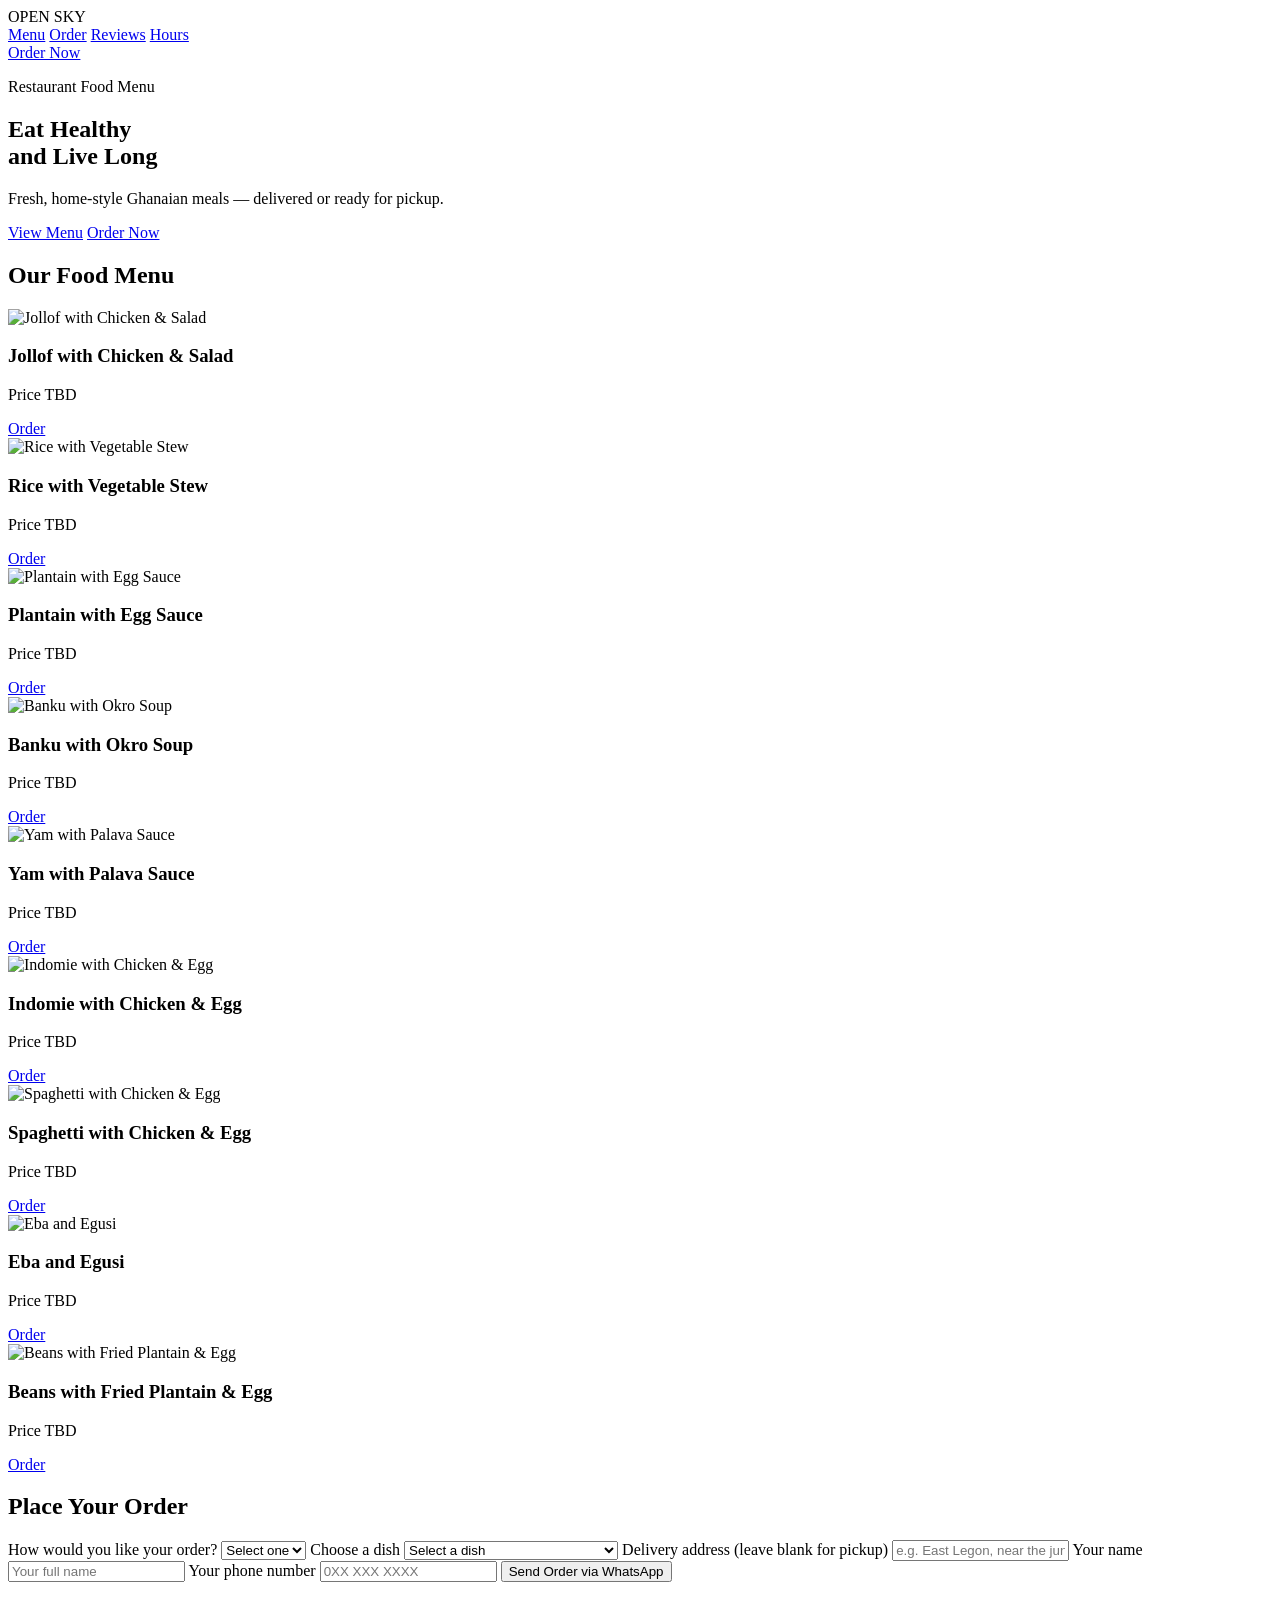
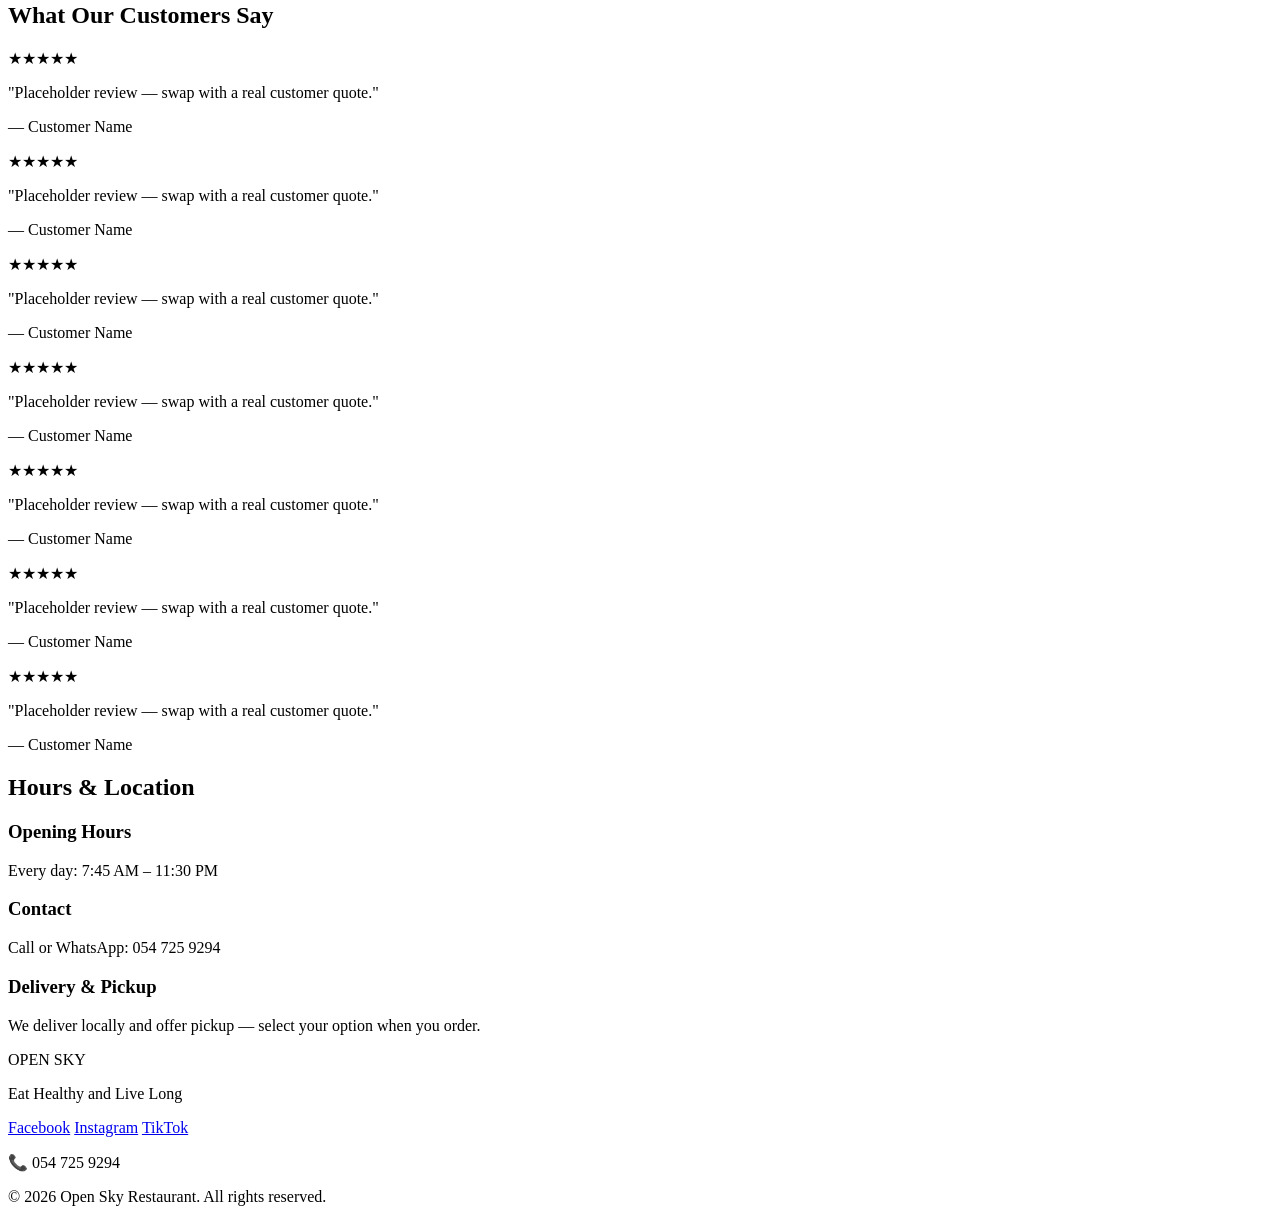
==== index.html @ 4a020836 "Rename OPEN-SKY/index.html to index.html" ====
<!DOCTYPE html>
<html lang="en">
<head>
  <meta charset="UTF-8">
  <meta name="viewport" content="width=device-width, initial-scale=1.0">
  <title>Open Sky Restaurant | Eat Healthy and Live Long</title>
  <link rel="stylesheet" href="style.css">
  <link href="https://fonts.googleapis.com/css2?family=Poppins:wght@700;900&family=Inter:wght@400;600&display=swap" rel="stylesheet">
</head>
<body>
  <header class="site-header">
    <div class="header-inner">
      <div class="logo">OPEN SKY</div>
      <nav class="nav-links">
        <a href="#menu">Menu</a>
        <a href="#order">Order</a>
        <a href="#reviews">Reviews</a>
        <a href="#about">Hours</a>
      </nav>
      <a href="tel:0547259294" class="order-btn">Order Now</a>
    </div>
  </header>
  <section class="hero">
    <div class="hero-content">
      <p class="hero-eyebrow">Restaurant Food Menu</p>
      <h1>Eat Healthy<br>and Live Long</h1>
      <p class="hero-sub">Fresh, home-style Ghanaian meals — delivered or ready for pickup.</p>
      <div class="hero-buttons">
        <a href="#menu" class="btn-primary">View Menu</a>
        <a href="#order" class="btn-secondary">Order Now</a>
      </div>
    </div>
  </section>
  <section class="menu" id="menu">
    <h2 class="section-title">Our Food Menu</h2>
    <div class="menu-grid">

      <div class="menu-card">
        <img src="images/jollof.jpg" alt="Jollof with Chicken & Salad">
        <div class="menu-card-body">
          <h3>Jollof with Chicken & Salad</h3>
          <p class="price">Price TBD</p>
          <a href="#order" class="btn-order">Order</a>
        </div>
      </div>
      <div class="menu-card">
        <img src="images/rice-stew.jpg" alt="Rice with Vegetable Stew">
        <div class="menu-card-body">
          <h3>Rice with Vegetable Stew</h3>
          <p class="price">Price TBD</p>
          <a href="#order" class="btn-order">Order</a>
        </div>
      </div>
      <div class="menu-card">
        <img src="images/plantain-egg.jpg" alt="Plantain with Egg Sauce">
        <div class="menu-card-body">
          <h3>Plantain with Egg Sauce</h3>
          <p class="price">Price TBD</p>
          <a href="#order" class="btn-order">Order</a>
        </div>
      </div>
      <div class="menu-card">
        <img src="images/banku-okro.jpg" alt="Banku with Okro Soup">
        <div class="menu-card-body">
          <h3>Banku with Okro Soup</h3>
          <p class="price">Price TBD</p>
          <a href="#order" class="btn-order">Order</a>
        </div>
      </div>
      <div class="menu-card">
        <img src="images/yam-palava.jpg" alt="Yam with Palava Sauce">
        <div class="menu-card-body">
          <h3>Yam with Palava Sauce</h3>
          <p class="price">Price TBD</p>
          <a href="#order" class="btn-order">Order</a>
        </div>
      </div>
      <div class="menu-card">
        <img src="images/indomie.jpg" alt="Indomie with Chicken & Egg">
        <div class="menu-card-body">
          <h3>Indomie with Chicken & Egg</h3>
          <p class="price">Price TBD</p>
          <a href="#order" class="btn-order">Order</a>
        </div>
      </div>
      <div class="menu-card">
        <img src="images/spaghetti.jpg" alt="Spaghetti with Chicken & Egg">
        <div class="menu-card-body">
          <h3>Spaghetti with Chicken & Egg</h3>
          <p class="price">Price TBD</p>
          <a href="#order" class="btn-order">Order</a>
        </div>
      </div>
      <div class="menu-card">
        <img src="images/eba-egusi.jpg" alt="Eba and Egusi">
        <div class="menu-card-body">
          <h3>Eba and Egusi</h3>
          <p class="price">Price TBD</p>
          <a href="#order" class="btn-order">Order</a>
        </div>
      </div>
      <div class="menu-card">
        <img src="images/beans-plantain.jpg" alt="Beans with Fried Plantain & Egg">
        <div class="menu-card-body">
          <h3>Beans with Fried Plantain & Egg</h3>
          <p class="price">Price TBD</p>
          <a href="#order" class="btn-order">Order</a>
        </div>
      </div>
    </div>
  </section>
  <section class="order" id="order">
    <div class="order-inner">
      <h2 class="section-title">Place Your Order</h2>
      <form id="order-form" class="order-form">
        <label for="fulfillment">How would you like your order?</label>
        <select id="fulfillment" required>
          <option value="">Select one</option>
          <option value="Delivery">Delivery</option>
          <option value="Pickup">Pickup</option>
        </select>
        <label for="dish">Choose a dish</label>
        <select id="dish" required>
          <option value="">Select a dish</option>
          <option value="Jollof with Chicken & Salad">Jollof with Chicken & Salad</option>
          <option value="Rice with Vegetable Stew">Rice with Vegetable Stew</option>
          <option value="Plantain with Egg Sauce">Plantain with Egg Sauce</option>
          <option value="Banku with Okro Soup">Banku with Okro Soup</option>
          <option value="Yam with Palava Sauce">Yam with Palava Sauce</option>
          <option value="Indomie with Chicken & Egg">Indomie with Chicken & Egg</option>
          <option value="Spaghetti with Chicken & Egg">Spaghetti with Chicken & Egg</option>
          <option value="Eba and Egusi">Eba and Egusi</option>
          <option value="Beans with Fried Plantain & Egg">Beans with Fried Plantain & Egg</option>
        </select>
        <label for="address">Delivery address (leave blank for pickup)</label>
        <input type="text" id="address" placeholder="e.g. East Legon, near the junction">
        <label for="name">Your name</label>
        <input type="text" id="name" required placeholder="Your full name">
        <label for="phone">Your phone number</label>
        <input type="tel" id="phone" required placeholder="0XX XXX XXXX">
        <button type="submit" class="btn-order-submit">Send Order via WhatsApp</button>
      </form>
    </div>
  </section><section class="reviews" id="reviews">
    <h2 class="section-title">What Our Customers Say</h2>
    <div class="reviews-grid">
      <div class="review-card">
        <p class="review-stars">★★★★★</p>
        <p class="review-text">"Placeholder review — swap with a real customer quote."</p>
        <p class="review-author">— Customer Name</p>
      </div>
      <div class="review-card">
        <p class="review-stars">★★★★★</p>
        <p class="review-text">"Placeholder review — swap with a real customer quote."</p>
        <p class="review-author">— Customer Name</p>
      </div>
      <div class="review-card">
        <p class="review-stars">★★★★★</p>
        <p class="review-text">"Placeholder review — swap with a real customer quote."</p>
        <p class="review-author">— Customer Name</p>
      </div>
      <div class="review-card">
        <p class="review-stars">★★★★★</p>
        <p class="review-text">"Placeholder review — swap with a real customer quote."</p>
        <p class="review-author">— Customer Name</p>
      </div>
      <div class="review-card">
        <p class="review-stars">★★★★★</p>
        <p class="review-text">"Placeholder review — swap with a real customer quote."</p>
        <p class="review-author">— Customer Name</p>
      </div>
      <div class="review-card">
        <p class="review-stars">★★★★★</p>
        <p class="review-text">"Placeholder review — swap with a real customer quote."</p>
        <p class="review-author">— Customer Name</p>
      </div>
      <div class="review-card">
        <p class="review-stars">★★★★★</p>
        <p class="review-text">"Placeholder review — swap with a real customer quote."</p>
        <p class="review-author">— Customer Name</p>
      </div>
    </div>
  </section>
  <section class="about" id="about">
    <div class="about-inner">
      <h2 class="section-title">Hours & Location</h2>
      <div class="about-grid">
        <div class="about-card">
          <h3>Opening Hours</h3>
          <p>Every day: 7:45 AM – 11:30 PM</p>
        </div>
        <div class="about-card">
          <h3>Contact</h3>
          <p>Call or WhatsApp: 054 725 9294</p>
        </div>
        <div class="about-card">
          <h3>Delivery & Pickup</h3>
          <p>We deliver locally and offer pickup — select your option when you order.</p>
        </div>
      </div>
    </div>
  </section>
   <footer class="site-footer">
    <div class="footer-inner">
      <p class="footer-logo">OPEN SKY</p>
      <p class="footer-tagline">Eat Healthy and Live Long</p>
      <div class="footer-socials">
        <a href="#" target="_blank">Facebook</a>
        <a href="#" target="_blank">Instagram</a>
        <a href="#" target="_blank">TikTok</a>
      </div>
      <p class="footer-phone">📞 054 725 9294</p>
      <p class="footer-copy">&copy; 2026 Open Sky Restaurant. All rights reserved.</p>
    </div>
  </footer>
<script src="script.js"></script>
</body>
</html>
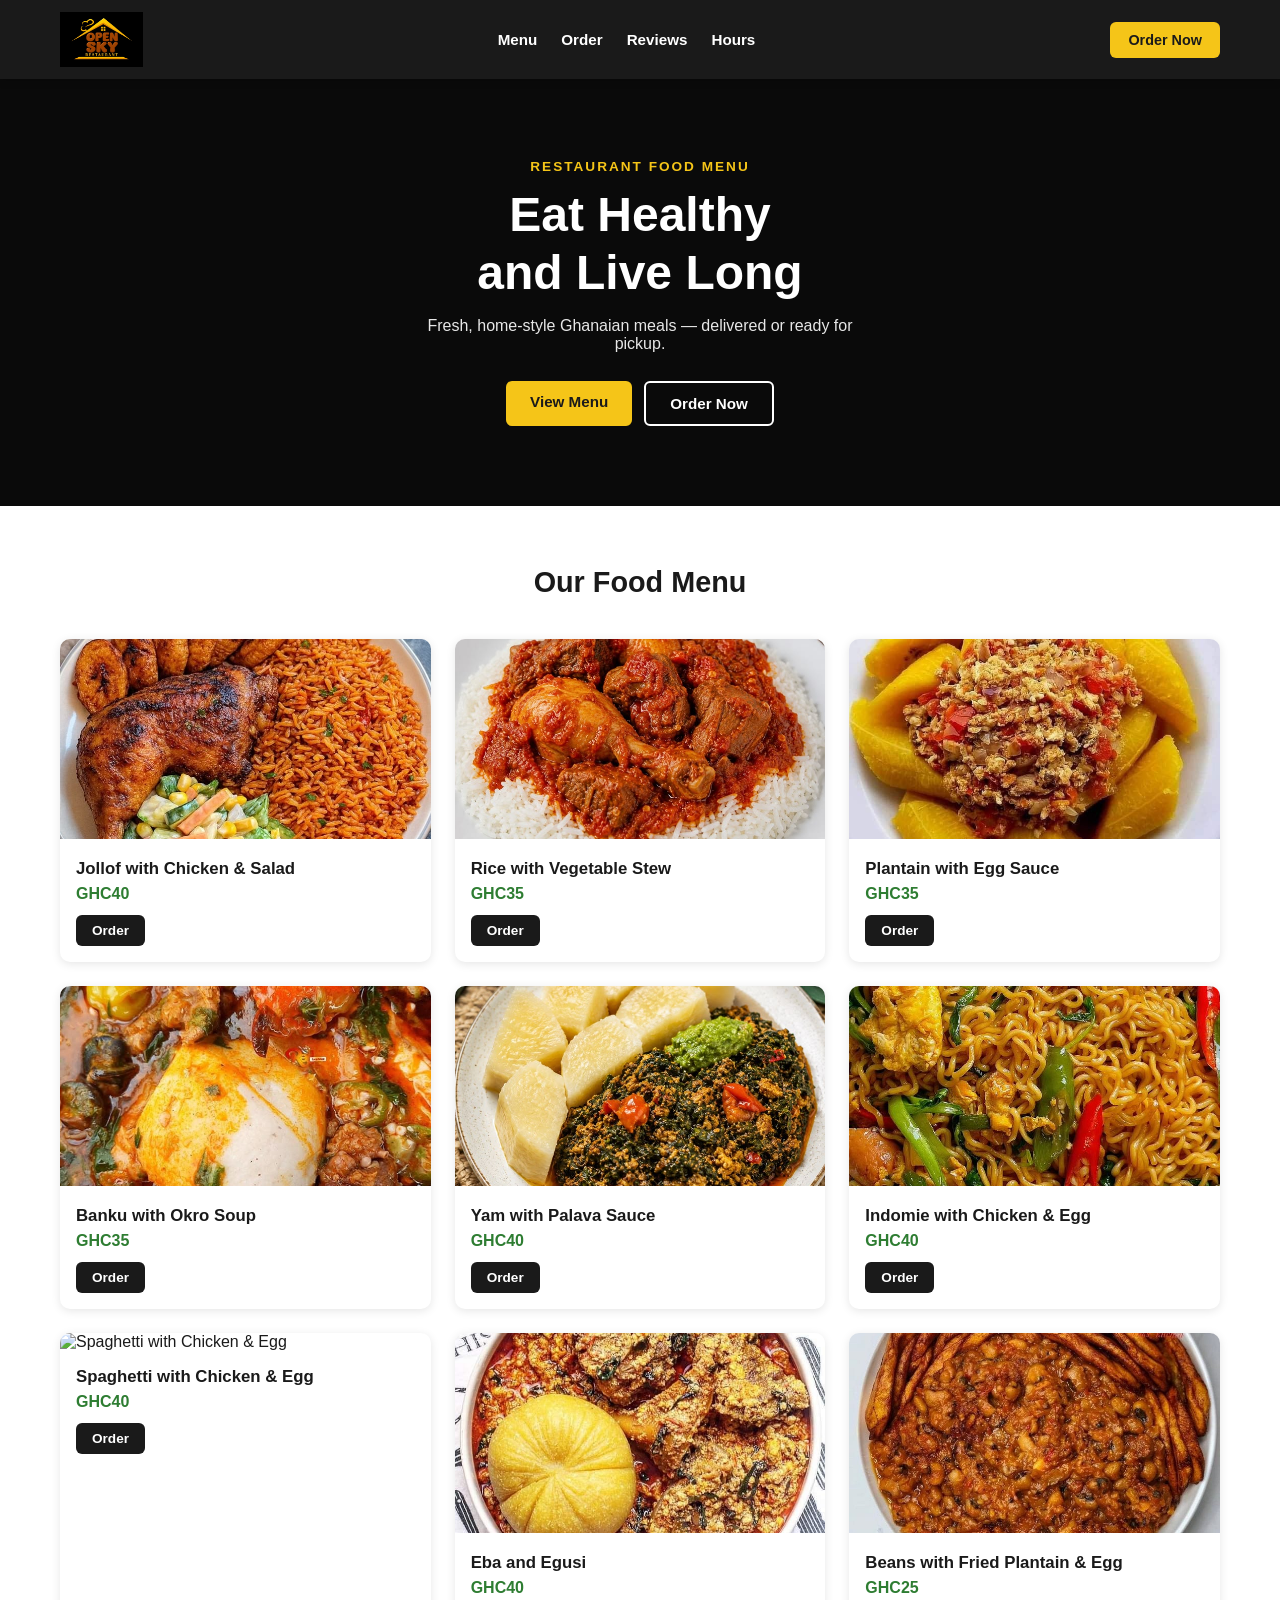
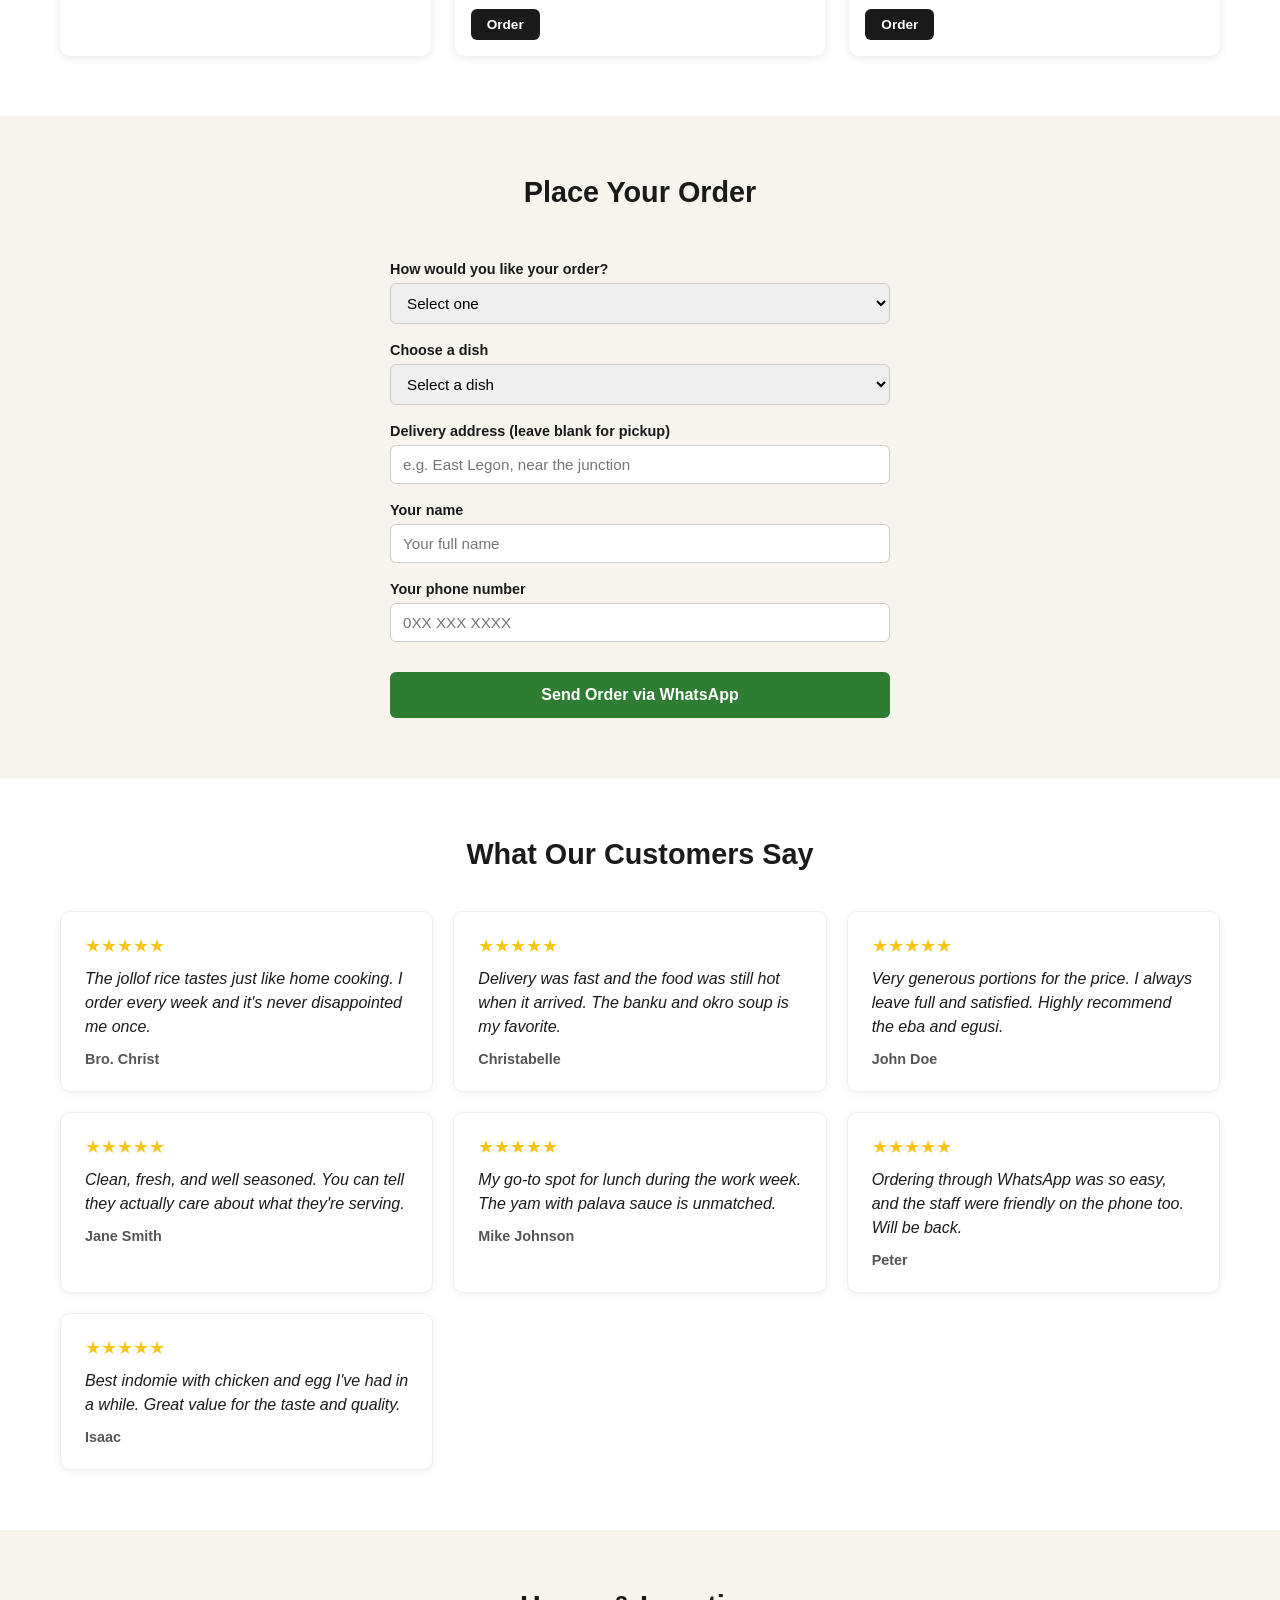
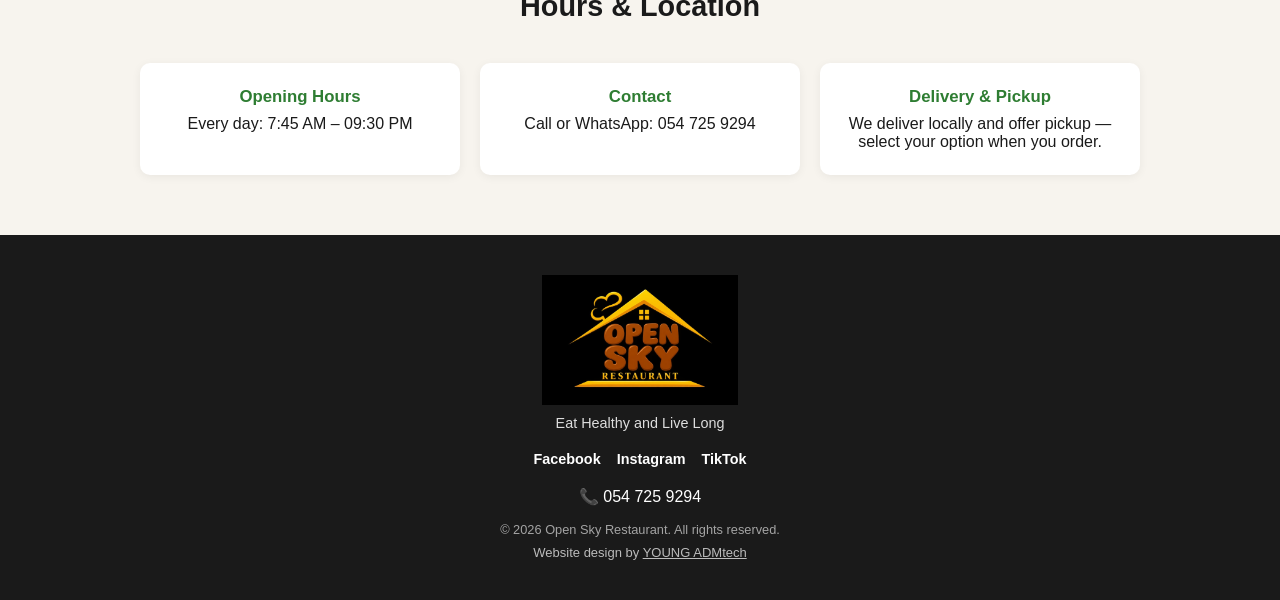
==== commit 78135372: "Add logo and customer review" ====
--- a/index.html
+++ b/index.html
@@ -1,218 +1,218 @@
-<!DOCTYPE html>
-<html lang="en">
-<head>
-  <meta charset="UTF-8">
-  <meta name="viewport" content="width=device-width, initial-scale=1.0">
-  <title>Open Sky Restaurant | Eat Healthy and Live Long</title>
-  <link rel="stylesheet" href="style.css">
-  <link href="https://fonts.googleapis.com/css2?family=Poppins:wght@700;900&family=Inter:wght@400;600&display=swap" rel="stylesheet">
-</head>
-<body>
-  <header class="site-header">
-    <div class="header-inner">
-      <div class="logo">OPEN SKY</div>
-      <nav class="nav-links">
-        <a href="#menu">Menu</a>
-        <a href="#order">Order</a>
-        <a href="#reviews">Reviews</a>
-        <a href="#about">Hours</a>
-      </nav>
-      <a href="tel:0547259294" class="order-btn">Order Now</a>
-    </div>
-  </header>
-  <section class="hero">
-    <div class="hero-content">
-      <p class="hero-eyebrow">Restaurant Food Menu</p>
-      <h1>Eat Healthy<br>and Live Long</h1>
-      <p class="hero-sub">Fresh, home-style Ghanaian meals — delivered or ready for pickup.</p>
-      <div class="hero-buttons">
-        <a href="#menu" class="btn-primary">View Menu</a>
-        <a href="#order" class="btn-secondary">Order Now</a>
-      </div>
-    </div>
-  </section>
-  <section class="menu" id="menu">
-    <h2 class="section-title">Our Food Menu</h2>
-    <div class="menu-grid">
-
-      <div class="menu-card">
-        <img src="images/jollof.jpg" alt="Jollof with Chicken & Salad">
-        <div class="menu-card-body">
-          <h3>Jollof with Chicken & Salad</h3>
-          <p class="price">Price TBD</p>
-          <a href="#order" class="btn-order">Order</a>
-        </div>
-      </div>
-      <div class="menu-card">
-        <img src="images/rice-stew.jpg" alt="Rice with Vegetable Stew">
-        <div class="menu-card-body">
-          <h3>Rice with Vegetable Stew</h3>
-          <p class="price">Price TBD</p>
-          <a href="#order" class="btn-order">Order</a>
-        </div>
-      </div>
-      <div class="menu-card">
-        <img src="images/plantain-egg.jpg" alt="Plantain with Egg Sauce">
-        <div class="menu-card-body">
-          <h3>Plantain with Egg Sauce</h3>
-          <p class="price">Price TBD</p>
-          <a href="#order" class="btn-order">Order</a>
-        </div>
-      </div>
-      <div class="menu-card">
-        <img src="images/banku-okro.jpg" alt="Banku with Okro Soup">
-        <div class="menu-card-body">
-          <h3>Banku with Okro Soup</h3>
-          <p class="price">Price TBD</p>
-          <a href="#order" class="btn-order">Order</a>
-        </div>
-      </div>
-      <div class="menu-card">
-        <img src="images/yam-palava.jpg" alt="Yam with Palava Sauce">
-        <div class="menu-card-body">
-          <h3>Yam with Palava Sauce</h3>
-          <p class="price">Price TBD</p>
-          <a href="#order" class="btn-order">Order</a>
-        </div>
-      </div>
-      <div class="menu-card">
-        <img src="images/indomie.jpg" alt="Indomie with Chicken & Egg">
-        <div class="menu-card-body">
-          <h3>Indomie with Chicken & Egg</h3>
-          <p class="price">Price TBD</p>
-          <a href="#order" class="btn-order">Order</a>
-        </div>
-      </div>
-      <div class="menu-card">
-        <img src="images/spaghetti.jpg" alt="Spaghetti with Chicken & Egg">
-        <div class="menu-card-body">
-          <h3>Spaghetti with Chicken & Egg</h3>
-          <p class="price">Price TBD</p>
-          <a href="#order" class="btn-order">Order</a>
-        </div>
-      </div>
-      <div class="menu-card">
-        <img src="images/eba-egusi.jpg" alt="Eba and Egusi">
-        <div class="menu-card-body">
-          <h3>Eba and Egusi</h3>
-          <p class="price">Price TBD</p>
-          <a href="#order" class="btn-order">Order</a>
-        </div>
-      </div>
-      <div class="menu-card">
-        <img src="images/beans-plantain.jpg" alt="Beans with Fried Plantain & Egg">
-        <div class="menu-card-body">
-          <h3>Beans with Fried Plantain & Egg</h3>
-          <p class="price">Price TBD</p>
-          <a href="#order" class="btn-order">Order</a>
-        </div>
-      </div>
-    </div>
-  </section>
-  <section class="order" id="order">
-    <div class="order-inner">
-      <h2 class="section-title">Place Your Order</h2>
-      <form id="order-form" class="order-form">
-        <label for="fulfillment">How would you like your order?</label>
-        <select id="fulfillment" required>
-          <option value="">Select one</option>
-          <option value="Delivery">Delivery</option>
-          <option value="Pickup">Pickup</option>
-        </select>
-        <label for="dish">Choose a dish</label>
-        <select id="dish" required>
-          <option value="">Select a dish</option>
-          <option value="Jollof with Chicken & Salad">Jollof with Chicken & Salad</option>
-          <option value="Rice with Vegetable Stew">Rice with Vegetable Stew</option>
-          <option value="Plantain with Egg Sauce">Plantain with Egg Sauce</option>
-          <option value="Banku with Okro Soup">Banku with Okro Soup</option>
-          <option value="Yam with Palava Sauce">Yam with Palava Sauce</option>
-          <option value="Indomie with Chicken & Egg">Indomie with Chicken & Egg</option>
-          <option value="Spaghetti with Chicken & Egg">Spaghetti with Chicken & Egg</option>
-          <option value="Eba and Egusi">Eba and Egusi</option>
-          <option value="Beans with Fried Plantain & Egg">Beans with Fried Plantain & Egg</option>
-        </select>
-        <label for="address">Delivery address (leave blank for pickup)</label>
-        <input type="text" id="address" placeholder="e.g. East Legon, near the junction">
-        <label for="name">Your name</label>
-        <input type="text" id="name" required placeholder="Your full name">
-        <label for="phone">Your phone number</label>
-        <input type="tel" id="phone" required placeholder="0XX XXX XXXX">
-        <button type="submit" class="btn-order-submit">Send Order via WhatsApp</button>
-      </form>
-    </div>
-  </section><section class="reviews" id="reviews">
-    <h2 class="section-title">What Our Customers Say</h2>
-    <div class="reviews-grid">
-      <div class="review-card">
-        <p class="review-stars">★★★★★</p>
-        <p class="review-text">"Placeholder review — swap with a real customer quote."</p>
-        <p class="review-author">— Customer Name</p>
-      </div>
-      <div class="review-card">
-        <p class="review-stars">★★★★★</p>
-        <p class="review-text">"Placeholder review — swap with a real customer quote."</p>
-        <p class="review-author">— Customer Name</p>
-      </div>
-      <div class="review-card">
-        <p class="review-stars">★★★★★</p>
-        <p class="review-text">"Placeholder review — swap with a real customer quote."</p>
-        <p class="review-author">— Customer Name</p>
-      </div>
-      <div class="review-card">
-        <p class="review-stars">★★★★★</p>
-        <p class="review-text">"Placeholder review — swap with a real customer quote."</p>
-        <p class="review-author">— Customer Name</p>
-      </div>
-      <div class="review-card">
-        <p class="review-stars">★★★★★</p>
-        <p class="review-text">"Placeholder review — swap with a real customer quote."</p>
-        <p class="review-author">— Customer Name</p>
-      </div>
-      <div class="review-card">
-        <p class="review-stars">★★★★★</p>
-        <p class="review-text">"Placeholder review — swap with a real customer quote."</p>
-        <p class="review-author">— Customer Name</p>
-      </div>
-      <div class="review-card">
-        <p class="review-stars">★★★★★</p>
-        <p class="review-text">"Placeholder review — swap with a real customer quote."</p>
-        <p class="review-author">— Customer Name</p>
-      </div>
-    </div>
-  </section>
-  <section class="about" id="about">
-    <div class="about-inner">
-      <h2 class="section-title">Hours & Location</h2>
-      <div class="about-grid">
-        <div class="about-card">
-          <h3>Opening Hours</h3>
-          <p>Every day: 7:45 AM – 11:30 PM</p>
-        </div>
-        <div class="about-card">
-          <h3>Contact</h3>
-          <p>Call or WhatsApp: 054 725 9294</p>
-        </div>
-        <div class="about-card">
-          <h3>Delivery & Pickup</h3>
-          <p>We deliver locally and offer pickup — select your option when you order.</p>
-        </div>
-      </div>
-    </div>
-  </section>
-   <footer class="site-footer">
-    <div class="footer-inner">
-      <p class="footer-logo">OPEN SKY</p>
-      <p class="footer-tagline">Eat Healthy and Live Long</p>
-      <div class="footer-socials">
-        <a href="#" target="_blank">Facebook</a>
-        <a href="#" target="_blank">Instagram</a>
-        <a href="#" target="_blank">TikTok</a>
-      </div>
-      <p class="footer-phone">📞 054 725 9294</p>
-      <p class="footer-copy">&copy; 2026 Open Sky Restaurant. All rights reserved.</p>
-    </div>
-  </footer>
-<script src="script.js"></script>
-</body>
-</html>
+<!DOCTYPE html>
+<html lang="en">
+<head>
+  <meta charset="UTF-8">
+  <meta name="viewport" content="width=device-width, initial-scale=1.0">
+  <title>Open Sky Restaurant | Eat Healthy and Live Long</title>
+  <link rel="stylesheet" href="style.css">
+  <link href="https://fonts.googleapis.com/css2?family=Poppins:wght@700;900&family=Inter:wght@400;600&display=swap" rel="stylesheet">
+</head>
+<body>
+  <header class="site-header">
+    <div class="header-inner">
+      <img src="open.jpg" alt="Open Sky Restaurant Logo" class="logo-img"></a>
+      <nav class="nav-links">
+        <a href="#menu">Menu</a>
+        <a href="#order">Order</a>
+        <a href="#reviews">Reviews</a>
+        <a href="#about">Hours</a>
+      </nav>
+      <a href="tel:0547259294" class="order-btn">Order Now</a>
+    </div>
+  </header>
+  <section class="hero">
+    <div class="hero-content">
+      <p class="hero-eyebrow">Restaurant Food Menu</p>
+      <h1>Eat Healthy<br>and Live Long</h1>
+      <p class="hero-sub">Fresh, home-style Ghanaian meals — delivered or ready for pickup.</p>
+      <div class="hero-buttons">
+        <a href="#menu" class="btn-primary">View Menu</a>
+        <a href="#order" class="btn-secondary">Order Now</a>
+      </div>
+    </div>
+  </section>
+  <section class="menu" id="menu">
+    <h2 class="section-title">Our Food Menu</h2>
+    <div class="menu-grid">
+
+      <div class="menu-card">
+        <img src="jollof.jpg.jpeg" alt="Jollof with Chicken & Salad">
+        <div class="menu-card-body">
+          <h3>Jollof with Chicken & Salad</h3>
+          <p class="price">GHC40</p>
+          <a href="#order" class="btn-order">Order</a>
+        </div>
+      </div>
+      <div class="menu-card">
+        <img src="rice.jpg" alt="Rice with Vegetable Stew">
+        <div class="menu-card-body">
+          <h3>Rice with Vegetable Stew</h3>
+          <p class="price">GHC35</p>
+          <a href="#order" class="btn-order">Order</a>
+        </div>
+      </div>
+      <div class="menu-card">
+        <img src="plantain.jpg" alt="Plantain with Egg Sauce">
+        <div class="menu-card-body">
+          <h3>Plantain with Egg Sauce</h3>
+          <p class="price">GHC35</p>
+          <a href="#order" class="btn-order">Order</a>
+        </div>
+      </div>
+      <div class="menu-card">
+        <img src="banku.jpg" alt="Banku with Okro Soup">
+        <div class="menu-card-body">
+          <h3>Banku with Okro Soup</h3>
+          <p class="price">GHC35</p>
+          <a href="#order" class="btn-order">Order</a>
+        </div>
+      </div>
+      <div class="menu-card">
+        <img src="yam.jpg" alt="Yam with Palava Sauce">
+        <div class="menu-card-body">
+          <h3>Yam with Palava Sauce</h3>
+          <p class="price">GHC40</p>
+          <a href="#order" class="btn-order">Order</a>
+        </div>
+      </div>
+      <div class="menu-card">
+        <img src="indomie.jpg.jpeg" alt="Indomie with Chicken & Egg">
+        <div class="menu-card-body">
+          <h3>Indomie with Chicken & Egg</h3>
+          <p class="price">GHC40</p>
+          <a href="#order" class="btn-order">Order</a>
+        </div>
+      </div>
+      <div class="menu-card">
+        <img src="images/spaghetti.jpg" alt="Spaghetti with Chicken & Egg">
+        <div class="menu-card-body">
+          <h3>Spaghetti with Chicken & Egg</h3>
+          <p class="price">GHC40</p>
+          <a href="#order" class="btn-order">Order</a>
+        </div>
+      </div>
+      <div class="menu-card">
+        <img src="eba.jpg" alt="Eba and Egusi">
+        <div class="menu-card-body">
+          <h3>Eba and Egusi</h3>
+          <p class="price">GHC40</p>
+          <a href="#order" class="btn-order">Order</a>
+        </div>
+      </div>
+      <div class="menu-card">
+        <img src="bean.jpg" alt="Beans with Fried Plantain & Egg">
+        <div class="menu-card-body">
+          <h3>Beans with Fried Plantain & Egg</h3>
+          <p class="price">GHC25</p>
+          <a href="#order" class="btn-order">Order</a>
+        </div>
+      </div>
+    </div>
+  </section>
+  <section class="order" id="order">
+    <div class="order-inner">
+      <h2 class="section-title">Place Your Order</h2>
+      <form id="order-form" class="order-form">
+        <label for="fulfillment">How would you like your order?</label>
+        <select id="fulfillment" required>
+          <option value="">Select one</option>
+          <option value="Delivery">Delivery</option>
+          <option value="Pickup">Pickup</option>
+        </select>
+        <label for="dish">Choose a dish</label>
+        <select id="dish" required>
+          <option value="">Select a dish</option>
+          <option value="Jollof with Chicken & Salad">Jollof with Chicken & Salad</option>
+          <option value="Rice with Vegetable Stew">Rice with Vegetable Stew</option>
+          <option value="Plantain with Egg Sauce">Plantain with Egg Sauce</option>
+          <option value="Banku with Okro Soup">Banku with Okro Soup</option>
+          <option value="Yam with Palava Sauce">Yam with Palava Sauce</option>
+          <option value="Indomie with Chicken & Egg">Indomie with Chicken & Egg</option>
+          <option value="Spaghetti with Chicken & Egg">Spaghetti with Chicken & Egg</option>
+          <option value="Eba and Egusi">Eba and Egusi</option>
+          <option value="Beans with Fried Plantain & Egg">Beans with Fried Plantain & Egg</option>
+        </select>
+        <label for="address">Delivery address (leave blank for pickup)</label>
+        <input type="text" id="address" placeholder="e.g. East Legon, near the junction">
+        <label for="name">Your name</label>
+        <input type="text" id="name" required placeholder="Your full name">
+        <label for="phone">Your phone number</label>
+        <input type="tel" id="phone" required placeholder="0XX XXX XXXX">
+        <button type="submit" class="btn-order-submit">Send Order via WhatsApp</button>
+      </form>
+    </div>
+  </section>
+  <section class="reviews" id="reviews">
+    <h2 class="section-title">What Our Customers Say</h2>
+    <div class="reviews-grid">
+      <div class="review-card">
+        <p class="review-stars">★★★★★</p>
+        <p class="review-text">The jollof rice tastes just like home cooking. I order every week and it's never disappointed me once.</p>
+        <p class="review-author">Bro. Christ</p>
+      </div>
+      <div class="review-card">
+        <p class="review-stars">★★★★★</p>
+        <p class="review-text">Delivery was fast and the food was still hot when it arrived. The banku and okro soup is my favorite.</p>
+        <p class="review-author">Christabelle</p>
+      </div>
+      <div class="review-card">
+        <p class="review-stars">★★★★★</p>
+        <p class="review-text">Very generous portions for the price. I always leave full and satisfied. Highly recommend the eba and egusi.</p>
+        <p class="review-author">John Doe</p>
+      </div>
+      <div class="review-card">
+        <p class="review-stars">★★★★★</p>
+        <p class="review-text">Clean, fresh, and well seasoned. You can tell they actually care about what they're serving.</p>
+        <p class="review-author">Jane Smith</p>
+      </div>
+      <div class="review-card">
+        <p class="review-stars">★★★★★</p>
+        <p class="review-text">My go-to spot for lunch during the work week. The yam with palava sauce is unmatched.</p>
+        <p class="review-author">Mike Johnson</p>
+      </div>
+      <div class="review-card">
+        <p class="review-stars">★★★★★</p>
+        <p class="review-text">Ordering through WhatsApp was so easy, and the staff were friendly on the phone too. Will be back.</p>
+        <p class="review-author">Peter</p>
+      </div>
+      <div class="review-card">
+        <p class="review-stars">★★★★★</p>
+        <p class="review-text">Best indomie with chicken and egg I've had in a while. Great value for the taste and quality.</p>
+        <p class="review-author">Isaac</p>
+      </div>
+    </div>
+  </section>
+      </div>
+    </div>
+  </section>
+  <section class="about" id="about">
+    <div class="about-inner">
+      <h2 class="section-title">Hours & Location</h2>
+      <div class="about-grid">
+        <div class="about-card">
+          <h3>Opening Hours</h3>
+          <p>Every day: 7:45 AM – 09:30 PM</p>
+        </div>
+        <div class="about-card">
+          <h3>Contact</h3>
+          <p>Call or WhatsApp: 054 725 9294</p>
+        </div>
+        <div class="about-card">
+          <h3>Delivery & Pickup</h3>
+          <p>We deliver locally and offer pickup — select your option when you order.</p>
+        </div>
+      </div>
+    </div>
+  </section>
+   <footer class="site-footer">
+    <div class="footer-inner">
+      <img src="open.jpg" alt="Open Sky Restaurant" class="footer-logo-img">
+<p class="footer-tagline">Eat Healthy and Live Long</p>
+<div class="footer-socials">
+  <a href="#" target="_blank">Facebook</a>
+  <a href="#" target="_blank">Instagram</a>
+  <a href="#" target="_blank">TikTok</a>
+</div>
+<p class="footer-phone">📞 054 725 9294</p>
+<p class="footer-copy">&copy; 2026 Open Sky Restaurant. All rights reserved.</p>
+<p class="footer-credit">Website design by <a href="#" target="_blank">YOUNG ADMtech</a></p>
--- a/style.css
+++ b/style.css
@@ -0,0 +1,402 @@
+/* Reset & base */
+* {
+  margin: 0;
+  padding: 0;
+  box-sizing: border-box;
+}
+
+body {
+  font-family: 'Inter', sans-serif;
+  color: #1a1a1a;
+}
+
+/* Header */
+.site-header {
+  background-color: #1a1a1a;
+  position: sticky;
+  top: 0;
+  z-index: 100;
+  box-shadow: 0 2px 8px rgba(0,0,0,0.2);
+}
+
+.header-inner {
+  max-width: 1200px;
+  margin: 0 auto;
+  padding: 12px 20px;
+  display: flex;
+  align-items: center;
+  justify-content: space-between;
+}
+
+.logo {
+  font-family: 'Poppins', sans-serif;
+  font-weight: 900;
+  font-size: 1.5rem;
+  color: #f5c518;
+  letter-spacing: 1px;
+}
+
+.nav-links {
+  display: none; /* hidden on mobile, shown on desktop below */
+  gap: 24px;
+}
+
+.nav-links a {
+  color: #ffffff;
+  text-decoration: none;
+  font-weight: 600;
+  font-size: 0.95rem;
+}
+
+.nav-links a:hover {
+  color: #f5c518;
+}
+
+.order-btn {
+  background-color: #f5c518;
+  color: #1a1a1a;
+  padding: 10px 18px;
+  border-radius: 6px;
+  text-decoration: none;
+  font-weight: 600;
+  font-size: 0.9rem;
+  white-space: nowrap;
+}
+
+/* Show nav links on larger screens */
+@media (min-width: 768px) {
+  .nav-links {
+    display: flex;
+  }
+}
+.hero {
+  background-color: #1a1a1a;
+  background-image: linear-gradient(rgba(0,0,0,0.6), rgba(0,0,0,0.6)), url('images/jollof.jpg');
+  background-size: cover;
+  background-position: center;
+  padding: 80px 20px;
+  text-align: center;
+  color: #ffffff;
+}
+
+.hero-eyebrow {
+  color: #f5c518;
+  font-weight: 600;
+  text-transform: uppercase;
+  letter-spacing: 2px;
+  font-size: 0.85rem;
+  margin-bottom: 12px;
+}
+
+.hero h1 {
+  font-family: 'Poppins', sans-serif;
+  font-weight: 900;
+  font-size: 2.2rem;
+  line-height: 1.2;
+  margin-bottom: 16px;
+}
+
+.hero-sub {
+  font-size: 1rem;
+  max-width: 480px;
+  margin: 0 auto 28px;
+  opacity: 0.9;
+}
+
+.hero-buttons {
+  display: flex;
+  gap: 12px;
+  justify-content: center;
+  flex-wrap: wrap;
+}
+
+.btn-primary, .btn-secondary {
+  padding: 12px 24px;
+  border-radius: 6px;
+  text-decoration: none;
+  font-weight: 600;
+  font-size: 0.95rem;
+}
+
+.btn-primary {
+  background-color: #f5c518;
+  color: #1a1a1a;
+}
+
+.btn-secondary {
+  background-color: transparent;
+  color: #ffffff;
+  border: 2px solid #ffffff;
+}
+
+@media (min-width: 768px) {
+  .hero h1 {
+    font-size: 3rem;
+  }
+}
+.menu {
+  max-width: 1200px;
+  margin: 0 auto;
+  padding: 60px 20px;
+}
+
+.section-title {
+  font-family: 'Poppins', sans-serif;
+  font-weight: 900;
+  font-size: 1.8rem;
+  text-align: center;
+  margin-bottom: 40px;
+  color: #1a1a1a;
+}
+
+.menu-grid {
+  display: grid;
+  grid-template-columns: 1fr;
+  gap: 24px;
+}
+
+.menu-card {
+  background-color: #ffffff;
+  border-radius: 10px;
+  overflow: hidden;
+  box-shadow: 0 2px 10px rgba(0,0,0,0.1);
+}
+
+.menu-card img {
+  width: 100%;
+  height: 200px;
+  object-fit: cover;
+}
+
+.menu-card-body {
+  padding: 16px;
+}
+
+.menu-card-body h3 {
+  font-size: 1.05rem;
+  margin-bottom: 6px;
+}
+
+.price {
+  color: #2e7d32;
+  font-weight: 600;
+  margin-bottom: 12px;
+}
+
+.btn-order {
+  display: inline-block;
+  background-color: #1a1a1a;
+  color: #ffffff;
+  padding: 8px 16px;
+  border-radius: 6px;
+  text-decoration: none;
+  font-size: 0.85rem;
+  font-weight: 600;
+}
+
+@media (min-width: 600px) {
+  .menu-grid {
+    grid-template-columns: repeat(2, 1fr);
+  }
+}
+
+@media (min-width: 992px) {
+  .menu-grid {
+    grid-template-columns: repeat(3, 1fr);
+  }
+}
+.order {
+  background-color: #f7f4ee;
+  padding: 60px 20px;
+}
+
+.order-inner {
+  max-width: 500px;
+  margin: 0 auto;
+}
+
+.order-form {
+  display: flex;
+  flex-direction: column;
+  gap: 6px;
+}
+
+.order-form label {
+  font-weight: 600;
+  font-size: 0.9rem;
+  margin-top: 12px;
+}
+
+.order-form select,
+.order-form input {
+  padding: 10px 12px;
+  border: 1px solid #ccc;
+  border-radius: 6px;
+  font-size: 0.95rem;
+  font-family: 'Inter', sans-serif;
+}
+
+.btn-order-submit {
+  margin-top: 24px;
+  background-color: #2e7d32;
+  color: #ffffff;
+  border: none;
+  padding: 14px;
+  border-radius: 6px;
+  font-weight: 600;
+  font-size: 1rem;
+  cursor: pointer;
+}
+
+.btn-order-submit:hover {
+  background-color: #256428;
+}
+.reviews {
+  max-width: 1200px;
+  margin: 0 auto;
+  padding: 60px 20px;
+}
+
+.reviews-grid {
+  display: grid;
+  grid-template-columns: 1fr;
+  gap: 20px;
+}
+
+.review-card {
+  background-color: #ffffff;
+  border: 1px solid #eee;
+  border-radius: 10px;
+  padding: 24px;
+  box-shadow: 0 2px 10px rgba(0,0,0,0.06);
+}
+
+.review-stars {
+  color: #f5c518;
+  font-size: 1.1rem;
+  margin-bottom: 10px;
+}
+
+.review-text {
+  font-style: italic;
+  margin-bottom: 12px;
+  line-height: 1.5;
+}
+
+.review-author {
+  font-weight: 600;
+  font-size: 0.9rem;
+  color: #555;
+}
+
+@media (min-width: 768px) {
+  .reviews-grid {
+    grid-template-columns: repeat(3, 1fr);
+  }
+}
+.about {
+  background-color: #f7f4ee;
+  padding: 60px 20px;
+}
+
+.about-inner {
+  max-width: 1000px;
+  margin: 0 auto;
+}
+
+.about-grid {
+  display: grid;
+  grid-template-columns: 1fr;
+  gap: 20px;
+  text-align: center;
+}
+
+.about-card {
+  background-color: #ffffff;
+  border-radius: 10px;
+  padding: 24px;
+  box-shadow: 0 2px 10px rgba(0,0,0,0.06);
+}
+
+.about-card h3 {
+  color: #2e7d32;
+  margin-bottom: 8px;
+  font-size: 1.05rem;
+}
+
+@media (min-width: 768px) {
+  .about-grid {
+    grid-template-columns: repeat(3, 1fr);
+  }
+}
+
+.site-footer {
+  background-color: #1a1a1a;
+  color: #ffffff;
+  padding: 40px 20px;
+  text-align: center;
+}
+
+.footer-logo {
+  font-family: 'Poppins', sans-serif;
+  font-weight: 900;
+  font-size: 1.5rem;
+  color: #f5c518;
+}
+
+.footer-tagline {
+  margin-top: 4px;
+  opacity: 0.85;
+  font-size: 0.9rem;
+}
+
+.footer-socials {
+  display: flex;
+  justify-content: center;
+  gap: 16px;
+  margin: 20px 0;
+}
+
+.footer-socials a {
+  color: #ffffff;
+  text-decoration: none;
+  font-weight: 600;
+  font-size: 0.9rem;
+}
+
+.footer-socials a:hover {
+  color: #f5c518;
+}
+
+.footer-phone {
+  margin-bottom: 8px;
+}
+
+.footer-copy {
+  opacity: 0.6;
+  font-size: 0.8rem;
+  margin-top: 16px;
+}
+.logo-img {
+  height: 55px;
+  width: auto;
+  display: block;
+}
+
+.footer-logo-img {
+  height: 130px;
+  width: auto;
+  margin: 0 auto 10px;
+  display: block;
+}
+
+.footer-credit {
+  font-size: 13px;
+  opacity: 0.7;
+  margin-top: 8px;
+}
+
+.footer-credit a {
+  color: inherit;
+  text-decoration: underline;
+}
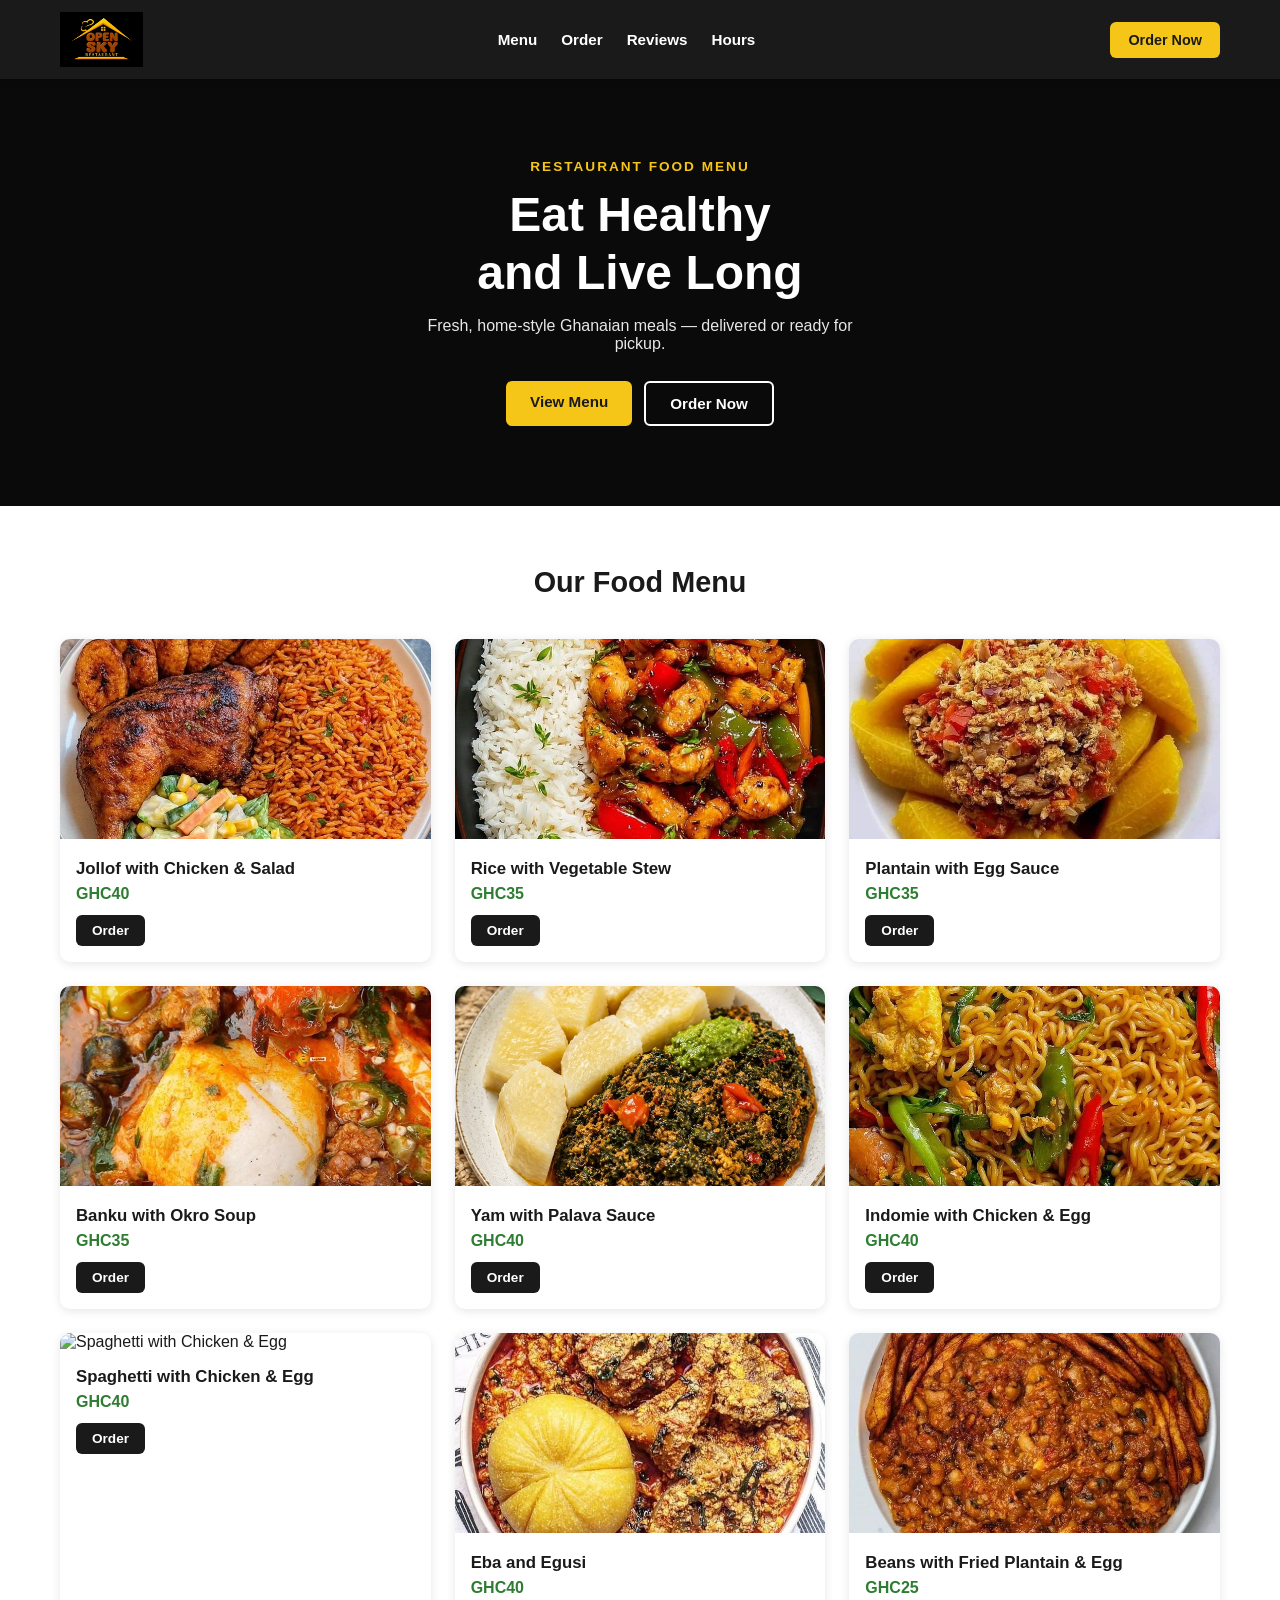
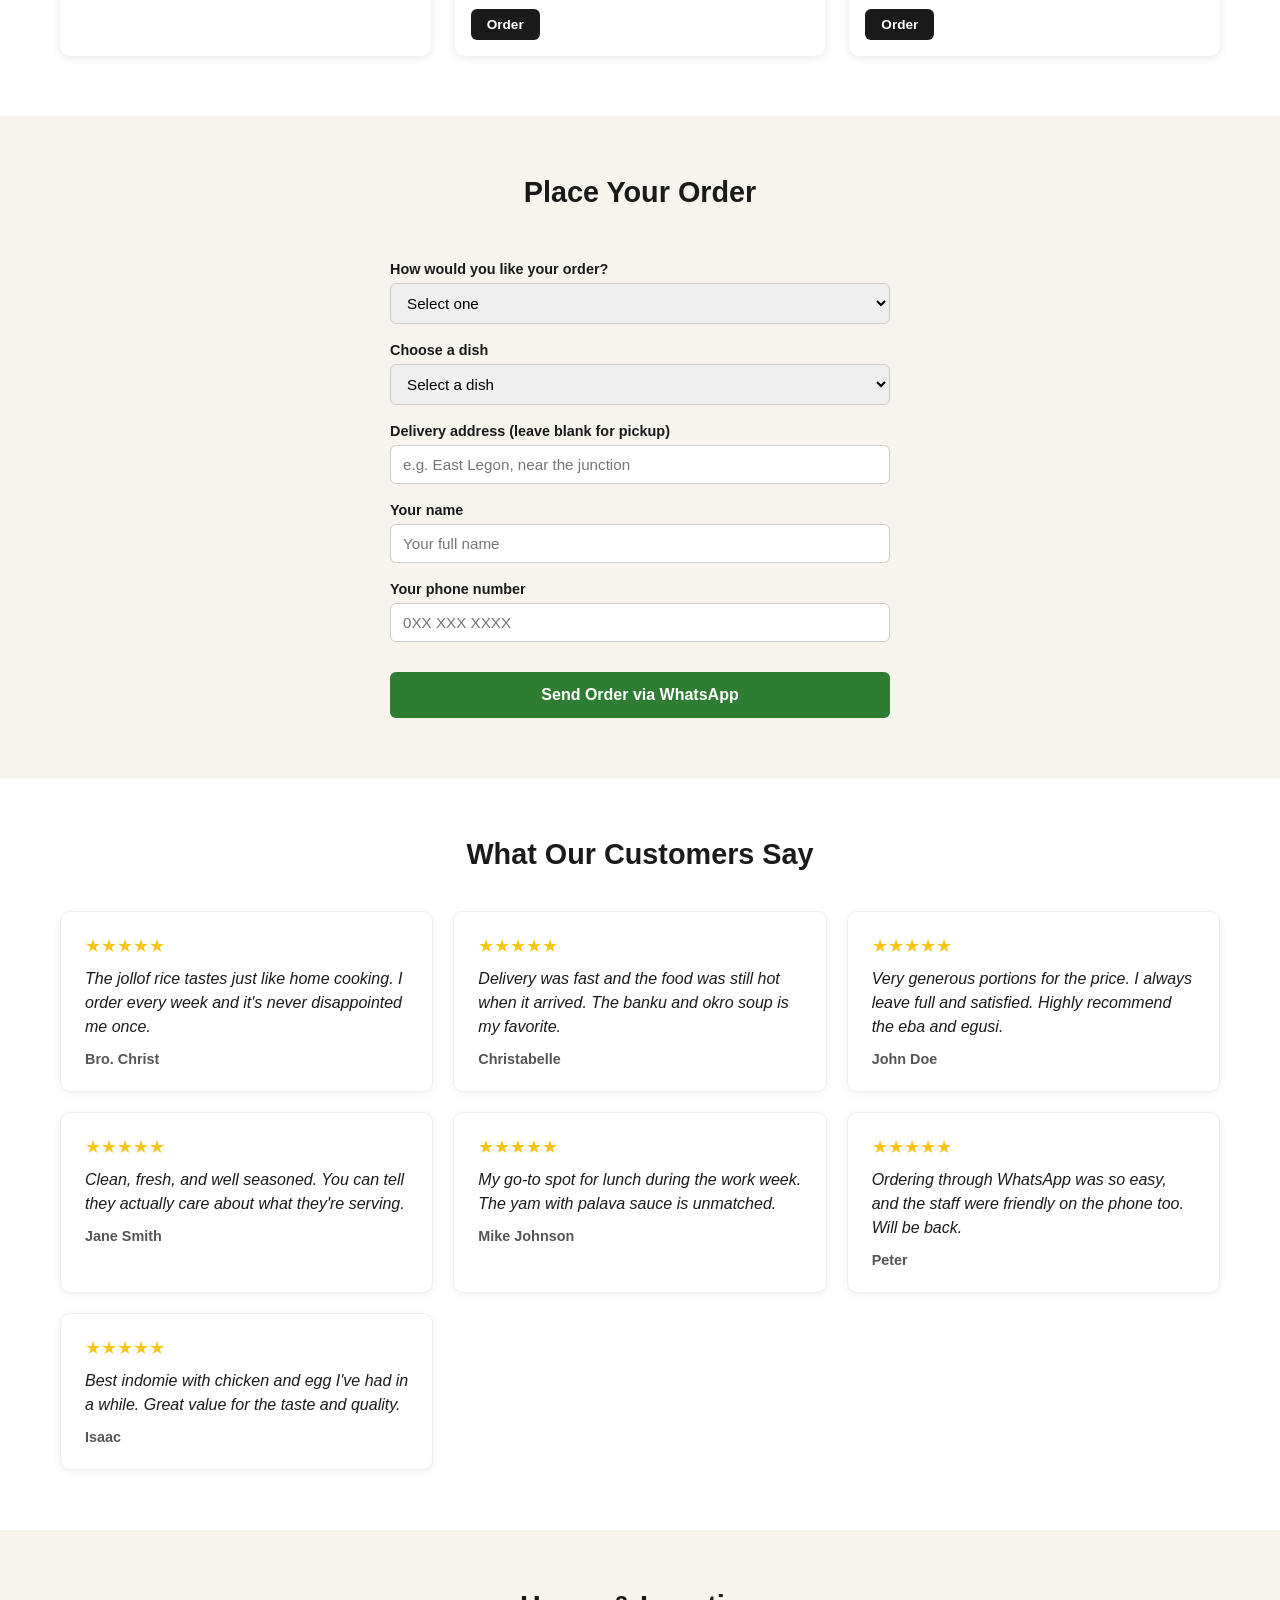
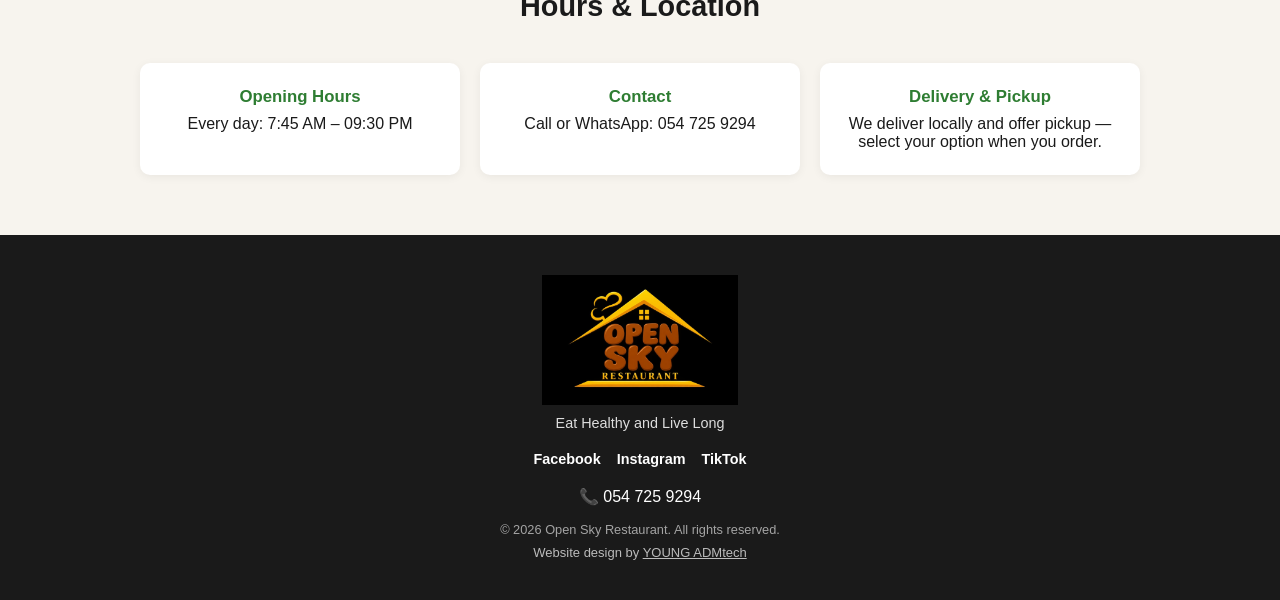
==== commit 468201bf: "fix whatapp checkout, update image, and other changes" ====
--- a/index.html
+++ b/index.html
@@ -36,7 +36,7 @@
     <div class="menu-grid">
 
       <div class="menu-card">
-        <img src="jollof.jpg.jpeg" alt="Jollof with Chicken & Salad">
+        <img src="jollof.jpg" alt="Jollof with Chicken & Salad">
         <div class="menu-card-body">
           <h3>Jollof with Chicken & Salad</h3>
           <p class="price">GHC40</p>
@@ -44,7 +44,7 @@
         </div>
       </div>
       <div class="menu-card">
-        <img src="rice.jpg" alt="Rice with Vegetable Stew">
+        <img src="rice,stew.jpg" alt="Rice with Vegetable Stew">
         <div class="menu-card-body">
           <h3>Rice with Vegetable Stew</h3>
           <p class="price">GHC35</p>
@@ -76,7 +76,7 @@
         </div>
       </div>
       <div class="menu-card">
-        <img src="indomie.jpg.jpeg" alt="Indomie with Chicken & Egg">
+        <img src="indomie.jpg" alt="Indomie with Chicken & Egg">
         <div class="menu-card-body">
           <h3>Indomie with Chicken & Egg</h3>
           <p class="price">GHC40</p>
@@ -215,4 +215,9 @@
 </div>
 <p class="footer-phone">📞 054 725 9294</p>
 <p class="footer-copy">&copy; 2026 Open Sky Restaurant. All rights reserved.</p>
-<p class="footer-credit">Website design by <a href="#" target="_blank">YOUNG ADMtech</a></p>+<p class="footer-credit">Website design by <a href="#" target="_blank">YOUNG ADMtech</a></p>
+    </div>
+  </footer>
+  <script src="script.js"></script>
+</body>
+</html>
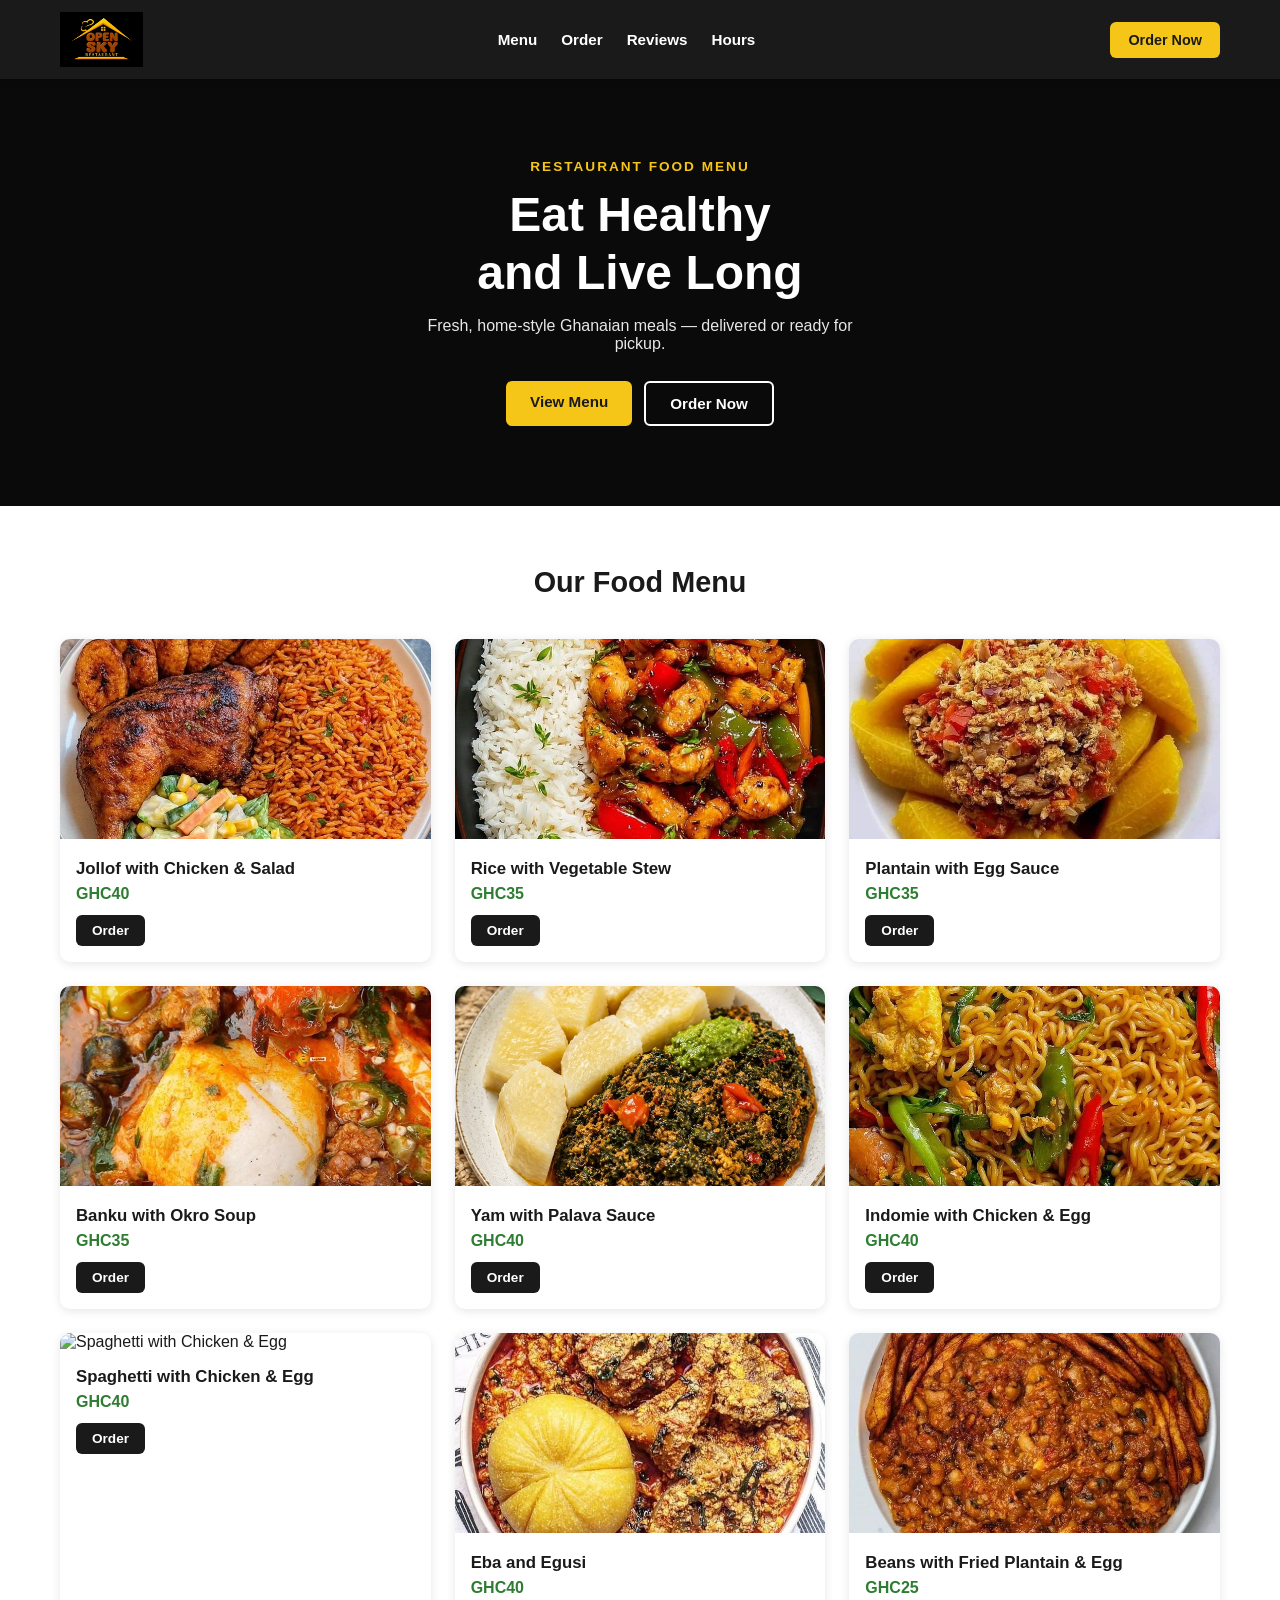
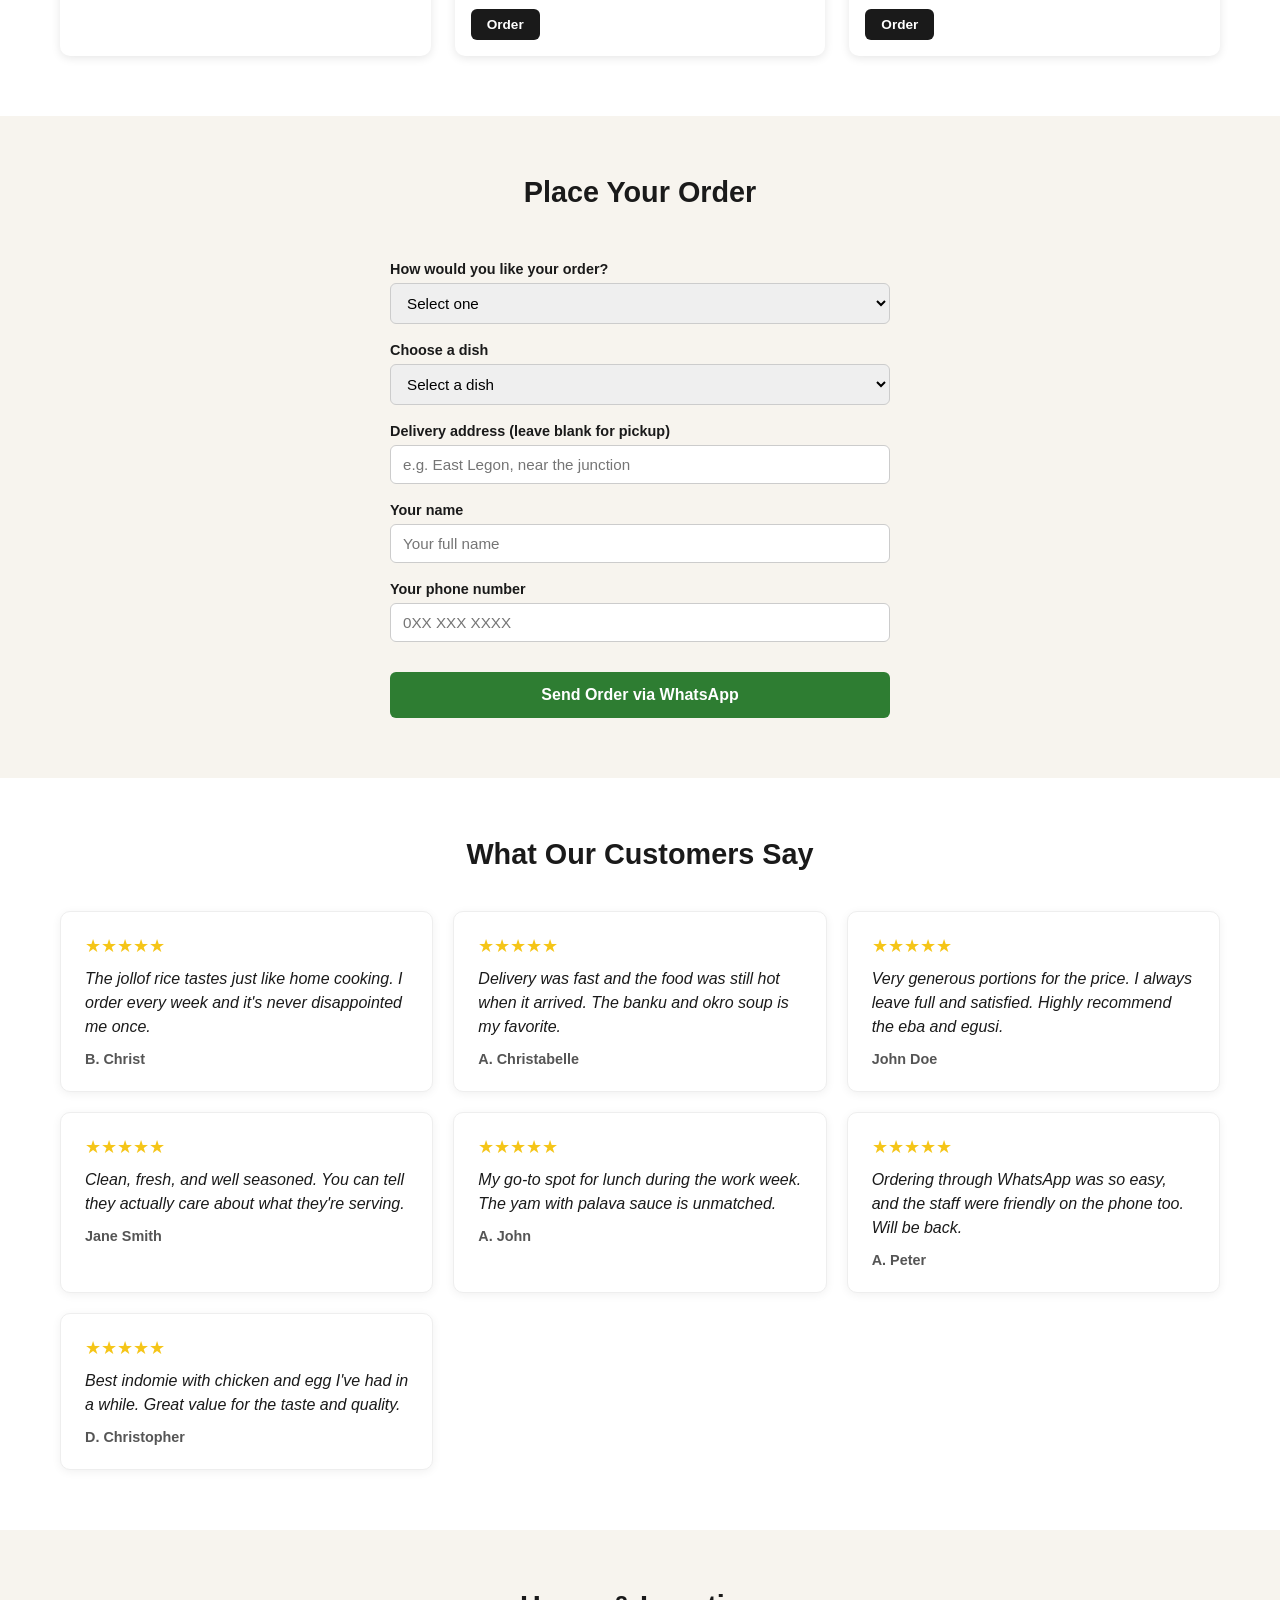
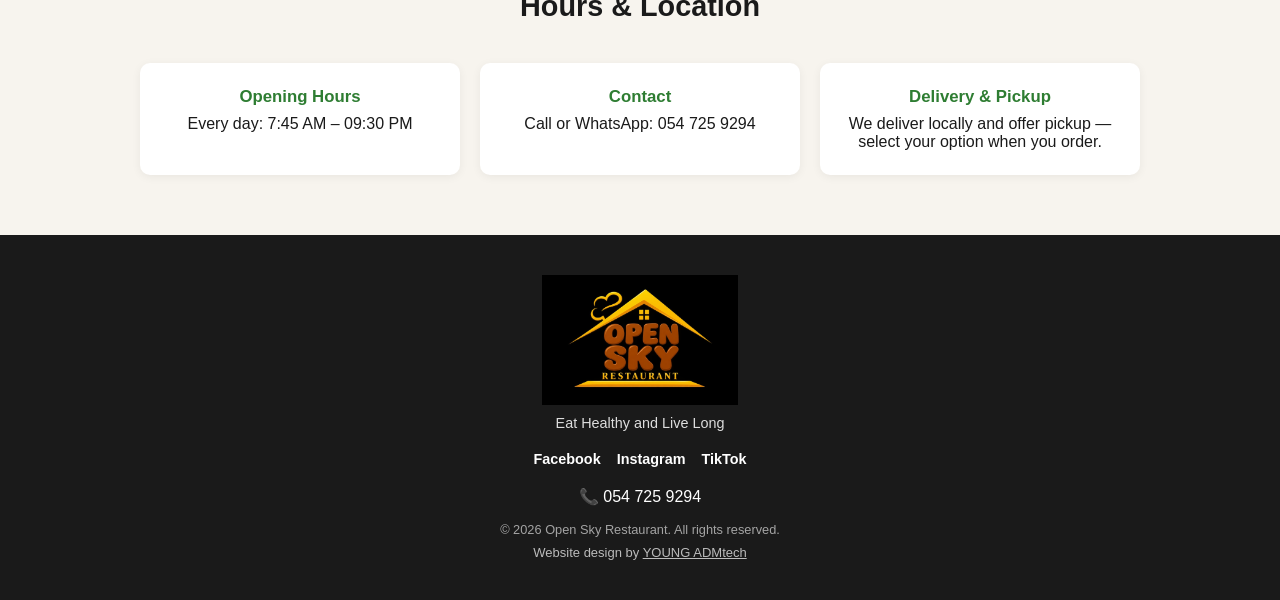
==== commit 4e54e1a3: "update index.html" ====
--- a/index.html
+++ b/index.html
@@ -148,12 +148,12 @@
       <div class="review-card">
         <p class="review-stars">★★★★★</p>
         <p class="review-text">The jollof rice tastes just like home cooking. I order every week and it's never disappointed me once.</p>
-        <p class="review-author">Bro. Christ</p>
+        <p class="review-author">B. Christ</p>
       </div>
       <div class="review-card">
         <p class="review-stars">★★★★★</p>
         <p class="review-text">Delivery was fast and the food was still hot when it arrived. The banku and okro soup is my favorite.</p>
-        <p class="review-author">Christabelle</p>
+        <p class="review-author">A. Christabelle</p>
       </div>
       <div class="review-card">
         <p class="review-stars">★★★★★</p>
@@ -168,17 +168,17 @@
       <div class="review-card">
         <p class="review-stars">★★★★★</p>
         <p class="review-text">My go-to spot for lunch during the work week. The yam with palava sauce is unmatched.</p>
-        <p class="review-author">Mike Johnson</p>
+        <p class="review-author">A. John</p>
       </div>
       <div class="review-card">
         <p class="review-stars">★★★★★</p>
         <p class="review-text">Ordering through WhatsApp was so easy, and the staff were friendly on the phone too. Will be back.</p>
-        <p class="review-author">Peter</p>
+        <p class="review-author">A. Peter</p>
       </div>
       <div class="review-card">
         <p class="review-stars">★★★★★</p>
         <p class="review-text">Best indomie with chicken and egg I've had in a while. Great value for the taste and quality.</p>
-        <p class="review-author">Isaac</p>
+        <p class="review-author">D. Christopher</p>
       </div>
     </div>
   </section>
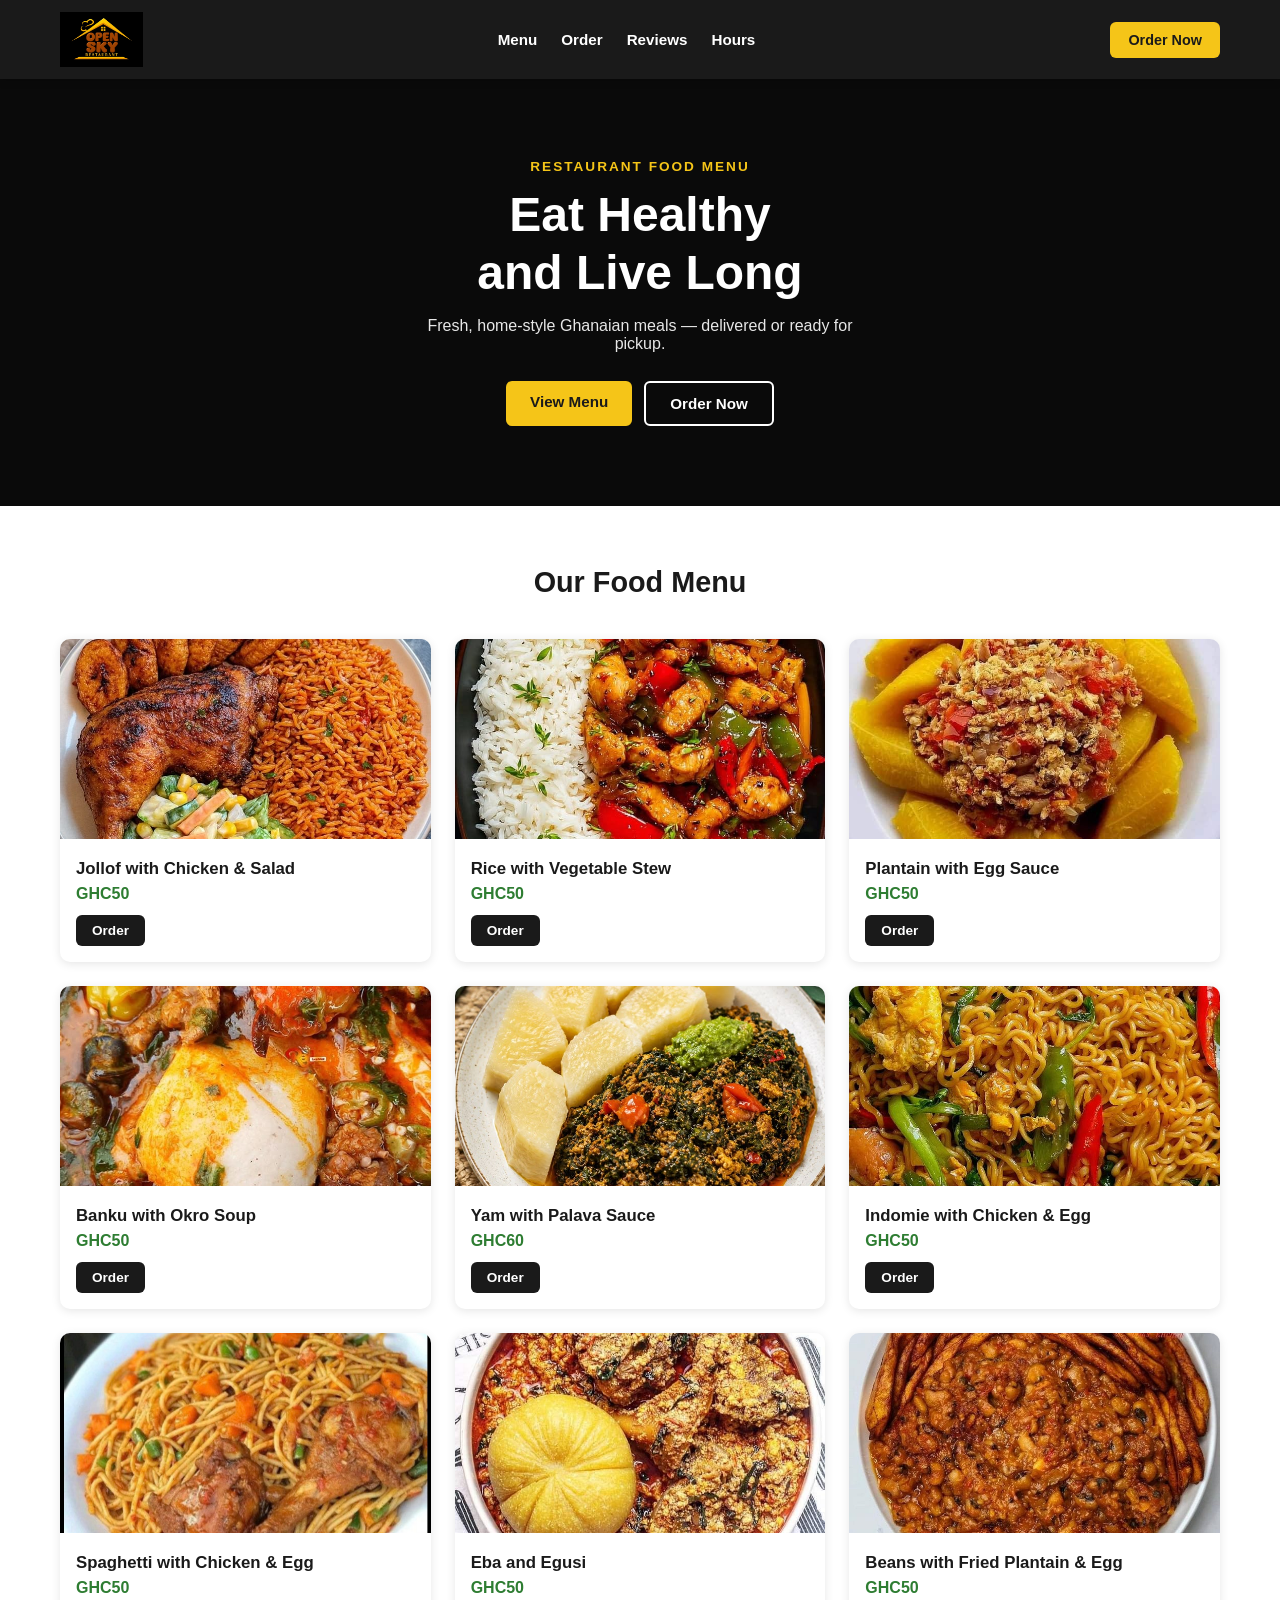
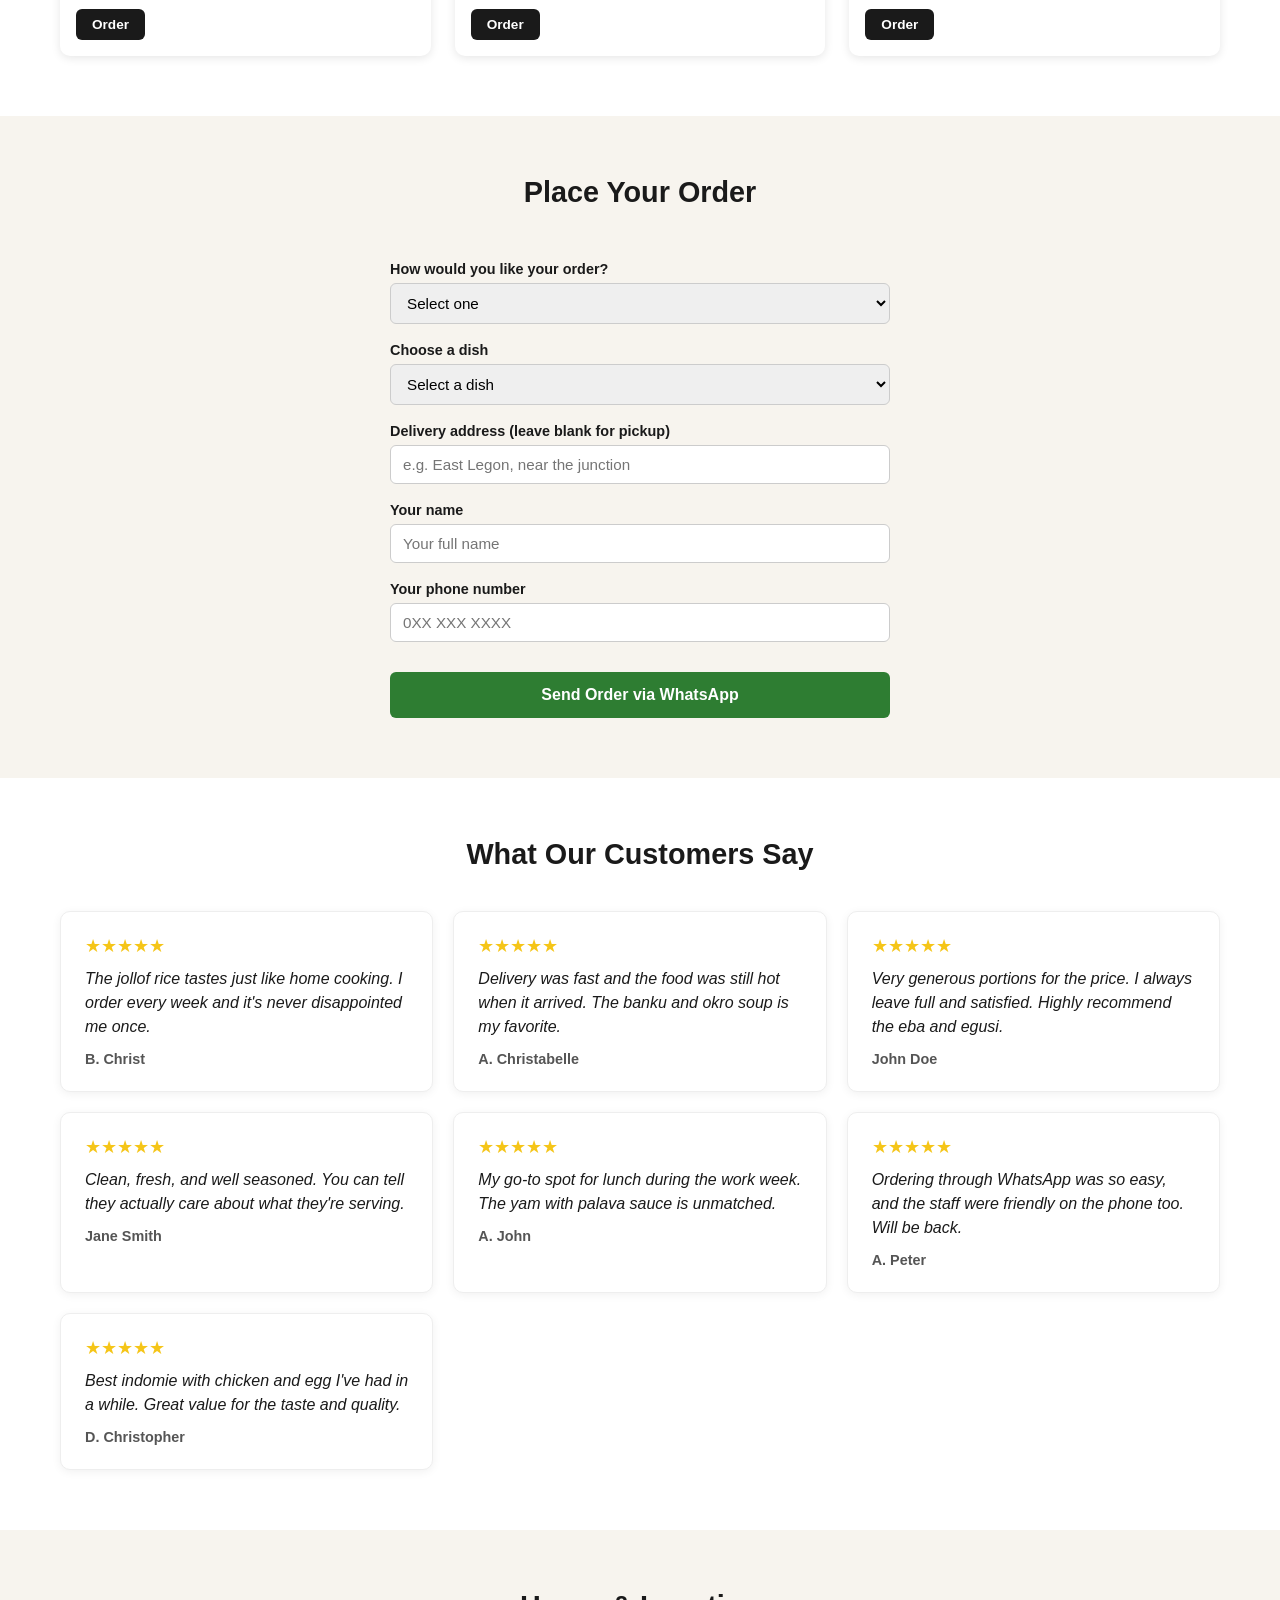
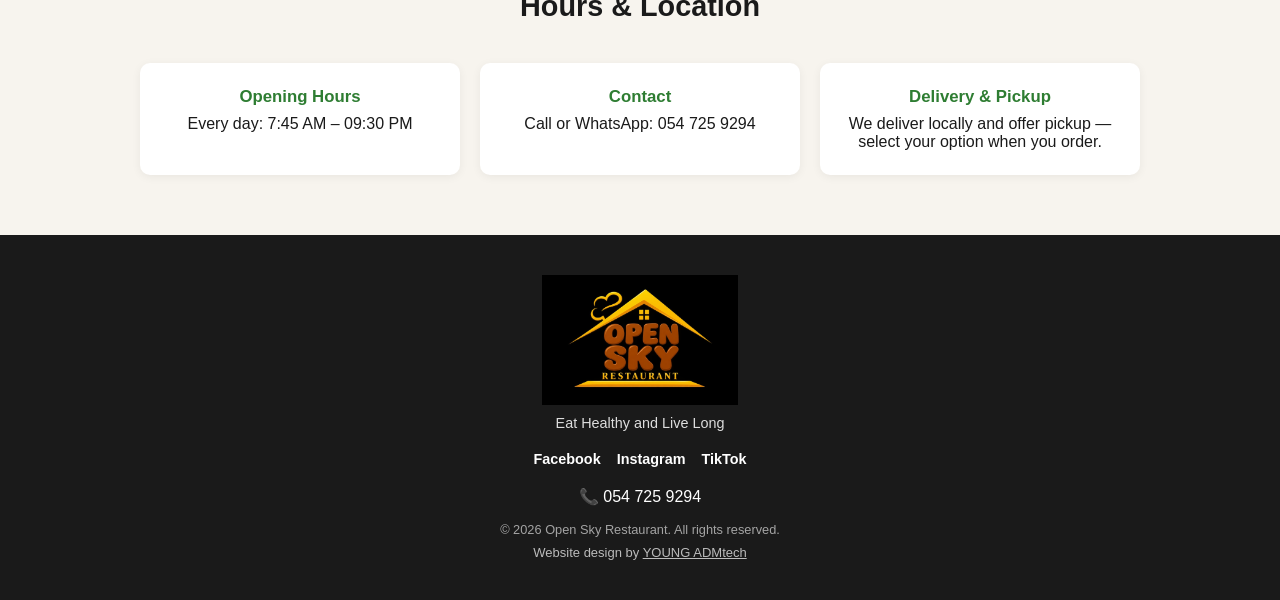
==== commit e640a534: "Add new image and update menu prices" ====
--- a/index.html
+++ b/index.html
@@ -39,7 +39,7 @@
         <img src="jollof.jpg" alt="Jollof with Chicken & Salad">
         <div class="menu-card-body">
           <h3>Jollof with Chicken & Salad</h3>
-          <p class="price">GHC40</p>
+          <p class="price">GHC50</p>
           <a href="#order" class="btn-order">Order</a>
         </div>
       </div>
@@ -47,7 +47,7 @@
         <img src="rice,stew.jpg" alt="Rice with Vegetable Stew">
         <div class="menu-card-body">
           <h3>Rice with Vegetable Stew</h3>
-          <p class="price">GHC35</p>
+          <p class="price">GHC50</p>
           <a href="#order" class="btn-order">Order</a>
         </div>
       </div>
@@ -55,7 +55,7 @@
         <img src="plantain.jpg" alt="Plantain with Egg Sauce">
         <div class="menu-card-body">
           <h3>Plantain with Egg Sauce</h3>
-          <p class="price">GHC35</p>
+          <p class="price">GHC50</p>
           <a href="#order" class="btn-order">Order</a>
         </div>
       </div>
@@ -63,7 +63,7 @@
         <img src="banku.jpg" alt="Banku with Okro Soup">
         <div class="menu-card-body">
           <h3>Banku with Okro Soup</h3>
-          <p class="price">GHC35</p>
+          <p class="price">GHC50</p>
           <a href="#order" class="btn-order">Order</a>
         </div>
       </div>
@@ -71,7 +71,7 @@
         <img src="yam.jpg" alt="Yam with Palava Sauce">
         <div class="menu-card-body">
           <h3>Yam with Palava Sauce</h3>
-          <p class="price">GHC40</p>
+          <p class="price">GHC60</p>
           <a href="#order" class="btn-order">Order</a>
         </div>
       </div>
@@ -79,15 +79,15 @@
         <img src="indomie.jpg" alt="Indomie with Chicken & Egg">
         <div class="menu-card-body">
           <h3>Indomie with Chicken & Egg</h3>
-          <p class="price">GHC40</p>
-          <a href="#order" class="btn-order">Order</a>
-        </div>
-      </div>
-      <div class="menu-card">
-        <img src="images/spaghetti.jpg" alt="Spaghetti with Chicken & Egg">
+          <p class="price">GHC50</p>
+          <a href="#order" class="btn-order">Order</a>
+        </div>
+      </div>
+      <div class="menu-card">
+        <img src="spargetti.jpg" alt="Spaghetti with Chicken & Egg">
         <div class="menu-card-body">
           <h3>Spaghetti with Chicken & Egg</h3>
-          <p class="price">GHC40</p>
+          <p class="price">GHC50</p>
           <a href="#order" class="btn-order">Order</a>
         </div>
       </div>
@@ -95,7 +95,7 @@
         <img src="eba.jpg" alt="Eba and Egusi">
         <div class="menu-card-body">
           <h3>Eba and Egusi</h3>
-          <p class="price">GHC40</p>
+          <p class="price">GHC50</p>
           <a href="#order" class="btn-order">Order</a>
         </div>
       </div>
@@ -103,7 +103,7 @@
         <img src="bean.jpg" alt="Beans with Fried Plantain & Egg">
         <div class="menu-card-body">
           <h3>Beans with Fried Plantain & Egg</h3>
-          <p class="price">GHC25</p>
+          <p class="price">GHC50</p>
           <a href="#order" class="btn-order">Order</a>
         </div>
       </div>
